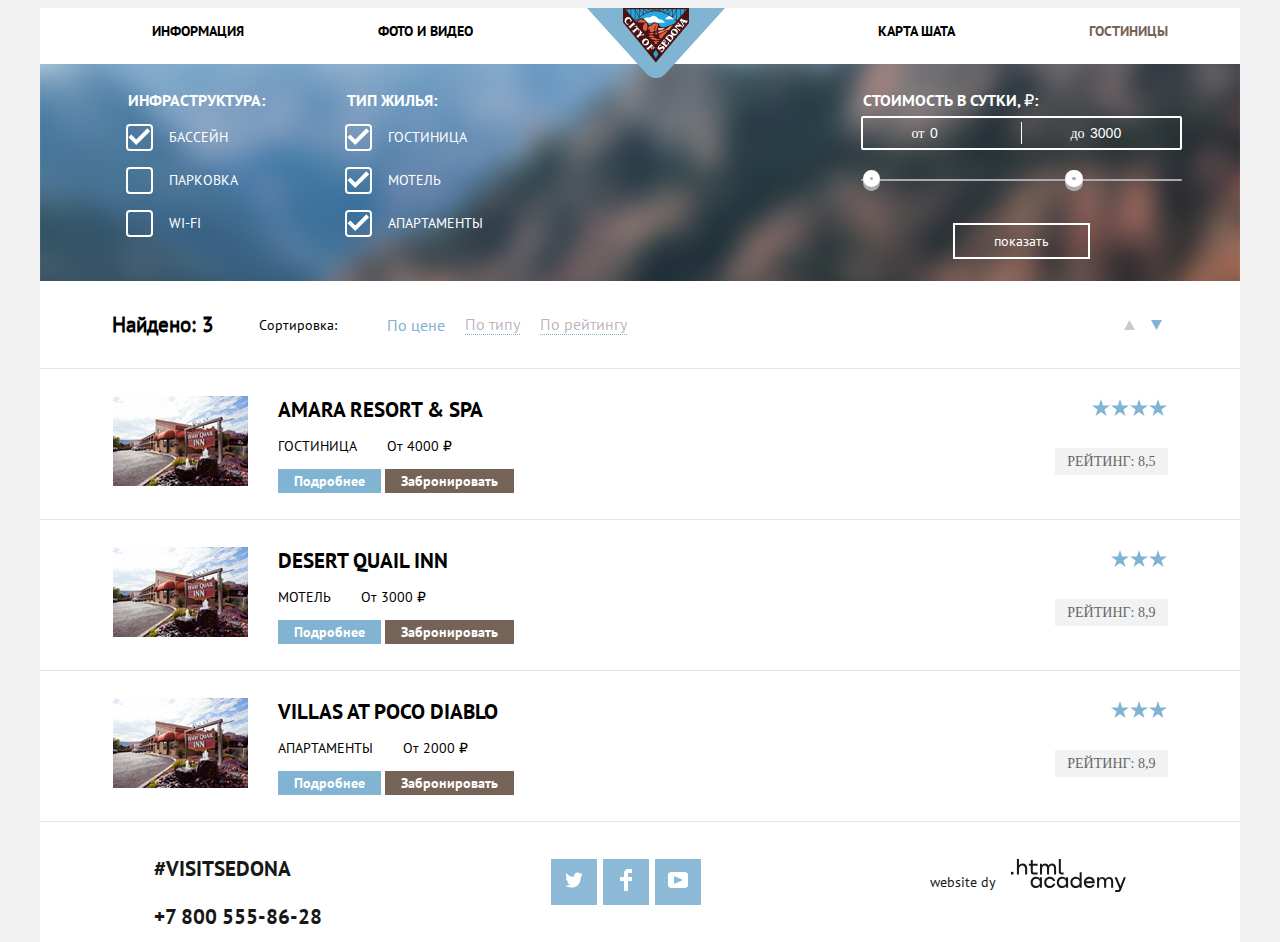
==== Catalog.html @ b48a98b9 "бем" ====
<!DOCTYPE html>
<html lang="en">

<head>
  <meta charset="UTF-8">
  <meta name="viewport" content="width=device-width, initial-scale=1.0">
  <title>kotolog</title>
  <link rel="stylesheet" href="css/style.css">
  <link rel="stylesheet" href="css/Normalize.css">
</head>

<body>
  <div class="wrapper">
    <header class="header">
      <div class="container-header">
        <nav class="header__nav">
          <ul class="header__nav-list">
            <li class="header__nav-item"><a href="#" class="navivigation_list__item-link">Информация</a>
            </li>
            <li class="header__nav-item"><a href="#" class="navivigation_list__item-link">Фото и видео</a>
            </li>
          </ul>
          <div class="header__logo-block">
            <a href="index.html">
              <svg width="138" height="70" viewBox="0 0 138 70" fill="none" xmlns="http://www.w3.org/2000/svg">
                <path d="M138 0H0L59.51 65.68C64.73 71.441 73.27 71.441 78.49 65.68L138 0Z" fill="#81B3D3" />
                <path d="M36.687 0.457L68.835 38.336L100.855 0.686L36.687 0.457Z" fill="#23A9E1" />
                <path fill-rule="evenodd" clip-rule="evenodd"
                  d="M78.4201 14.719H61.1001C60.8195 14.5918 60.4384 14.4492 60.0121 14.2896C57.8143 13.467 54.4115 12.1934 57.3471 10.252C58.8167 9.31859 59.8718 9.46836 60.869 9.60993C61.9584 9.76457 62.9787 9.90941 64.3951 8.622C66.9746 6.28128 70.6699 9.9095 71.9353 11.1519C72.1961 11.4079 72.3536 11.5626 72.3771 11.543C73.6266 10.5022 75.6307 12.3043 77.1108 13.6352C77.6302 14.1022 78.085 14.5112 78.4201 14.719ZM87.8301 11.241L77.9701 11.295C81.8661 6.795 83.6171 7.277 87.8301 11.241Z"
                  fill="white" />
                <path fill-rule="evenodd" clip-rule="evenodd"
                  d="M36 0.001H69.055L102 0V15.04L69.056 54.245L68.836 54.52L36 14.583V0.001ZM40.011 1.153V3.06L38.407 1.154L40.011 1.153ZM97.622 1.154V3.588L99.702 1.154H97.622ZM48.467 13.081L48.377 12.998L49.1963 13.9714L49.196 13.972L68.834 37.302L49.1963 13.9714C51.8513 9.42894 55.6532 8.74921 59.743 13.664C60.397 14.4815 60.7938 15.2248 61.112 15.8208C61.5626 16.6649 61.8556 17.2137 62.498 17.26C63.6367 17.3414 64.1967 16.5858 64.7536 15.8344C65.1958 15.2376 65.6362 14.6434 66.363 14.473C67.7842 14.139 68.4388 14.4977 69.0817 14.85C69.2856 14.9618 69.4884 15.0729 69.714 15.161C69.9962 15.2714 70.2599 15.3412 70.504 15.4058C71.131 15.5718 71.6286 15.7035 71.977 16.401C72.0931 16.633 72.1901 16.8652 72.2848 17.0919C72.7047 18.0974 73.0797 18.9953 74.879 19.294C77.4273 19.718 79.5817 18.7657 81.8233 17.7747C83.4303 17.0644 85.0821 16.3342 86.956 16.077L89.471 13.132C89.366 13.022 87.004 10.592 83.339 8.182C79.91 5.927 74.611 3.233 68.833 3.205C63.042 3.173 57.817 5.858 54.45 8.117C50.9069 10.4943 48.6345 12.9034 48.4757 13.0718L48.467 13.081ZM97.114 1.153H93.887V7.96L97.114 4.183V1.153ZM89.832 12.61V1.154H93.378V8.558L89.878 12.656C89.8632 12.6402 89.8478 12.6248 89.832 12.61ZM89.324 12.115V2.221L85.767 9.129C87.0081 10.0564 88.1956 11.0533 89.324 12.115ZM85.159 1.863V8.682C84.696 8.348 84.209 8.009 83.694 7.67C83.03 7.232 82.294 6.778 81.5 6.33L85.159 1.863ZM80.847 5.97V1.73L77.727 4.496C78.7921 4.9323 79.8336 5.42431 80.847 5.97ZM81.355 1.154H85.082L81.355 5.704V1.154ZM89.3 1.154H85.667L85.666 8.214L89.3 1.154ZM76.87 1.154H80.73L77.2 4.282C77.1346 4.2568 77.0681 4.23268 77.0017 4.20857C76.9573 4.19248 76.913 4.1764 76.869 4.16V1.154H76.87ZM76.361 3.974V1.571L73.261 3.087C74.3117 3.31806 75.3471 3.6143 76.361 3.974ZM72.158 1.613V2.873C71.4364 2.75191 70.7092 2.6678 69.979 2.621L72.158 1.613ZM67.64 2.616L65.392 1.574V2.869C66.128 2.746 66.878 2.659 67.64 2.616ZM61.272 1.571L64.337 3.069C63.277 3.298 62.254 3.597 61.271 3.944L61.272 1.571ZM61.578 1.154L64.882 2.771L64.883 1.154H61.578ZM68.448 2.429L65.694 1.154H68.448V2.429ZM71.938 1.154H69.057V2.488L71.938 1.154ZM72.816 1.154H76.056L72.816 2.738V1.154ZM56.895 1.155L60.405 4.265L60.764 4.13V1.155H56.895ZM56.787 1.738L59.88 4.479C58.8227 4.91873 57.7902 5.4158 56.787 5.968V1.738ZM56.115 6.346L52.475 1.866V8.756C53.6383 7.87955 54.8539 7.07473 56.115 6.346ZM48.31 2.224L51.896 9.198C50.6354 10.1717 49.4377 11.2241 48.31 12.349V2.224ZM48.332 1.154L51.966 8.224V1.154H48.332ZM56.278 5.739L52.552 1.154H56.278V5.739ZM40.52 3.664L43.747 7.497V1.154H40.52V3.664ZM44.255 1.154H47.8V12.314L44.254 8.102L44.255 1.154Z"
                  fill="#491213" />
                <path d="M66.2271 46.026L68.8371 41.806L71.4351 46.026L68.8371 50.256L66.2271 46.026Z" fill="#23A9E1" />
                <path fill-rule="evenodd" clip-rule="evenodd"
                  d="M52.8799 11.718C51.0969 12.272 49.9989 14.73 52.6229 14.839H52.6239C52.5159 13.171 52.9899 12.465 53.1359 14.491C53.5686 14.471 54.0179 14.4591 54.4746 14.4469C56.1165 14.4034 57.8554 14.3572 59.2699 13.923C58.1299 12.832 54.5749 11.19 52.8799 11.718ZM58.7929 22.985C53.1969 22.939 56.9799 14.337 58.8839 14.857C61.0739 15.553 60.8279 23.051 58.7929 22.985ZM61.3329 20.13C61.2229 22.102 62.2109 21.799 62.7559 20.175V20.174C62.7592 20.5328 62.7198 20.8944 62.6813 21.2468C62.5792 22.1831 62.4841 23.0555 63.2149 23.644C64.5389 24.713 67.0799 23.247 67.9109 22.152C66.3139 21.532 68.2589 17.765 69.4569 17.191C68.2249 19.772 66.8049 23.617 70.0249 23.617C68.3929 23.617 71.3269 16.871 71.3429 16.925C71.1568 16.3081 70.6943 16.2415 70.142 16.162C69.7329 16.1032 69.2745 16.0372 68.8429 15.735C67.2609 14.6278 66.4342 15.5809 65.6311 16.507C65.2808 16.9108 64.935 17.3095 64.5329 17.53C64.0528 17.7928 63.5826 17.9267 63.1565 18.048C62.1705 18.3288 61.4209 18.5422 61.3329 20.13ZM74.2179 30.556C70.7849 28.536 71.6539 27.033 74.4479 25.631C74.8082 25.4501 75.2795 25.1532 75.8059 24.8216C77.416 23.8072 79.5417 22.4681 80.5809 23.132L74.2179 30.556ZM70.6741 33.0045L70.6738 33.0045C68.9672 32.8993 67.1801 32.7893 65.6219 33.128C66.8289 33.43 69.7729 34.293 67.0319 35.022C68.0149 36.429 69.6099 36.339 70.6559 35.104C70.4 34.9781 70.2148 34.8349 70.0311 34.6928L70.0311 34.6928C69.9097 34.5989 69.789 34.5055 69.6489 34.418C70.7339 34.222 71.7489 33.596 71.8839 33.073C71.4881 33.0546 71.0834 33.0297 70.6741 33.0045ZM70.3729 31.499C71.2419 30.659 72.1859 30.703 73.1189 31.499H73.1179C72.6439 32.881 64.0589 32.393 62.9939 29.779C63.5183 29.8582 64.201 29.8662 64.9431 29.8748C67.0016 29.8989 69.5166 29.9282 70.3729 31.499ZM66.3449 29.348C65.8943 29.2083 65.1359 29.1189 64.3669 29.0283C62.4656 28.8041 60.499 28.5722 62.9569 27.554C64.0219 27.113 69.5499 27.617 66.3449 29.348ZM68.2569 26.318C67.7799 25.241 68.6219 23.958 69.9969 24.89C71.1959 25.703 69.4449 26.907 68.2569 26.318ZM65.4209 26.409C63.1559 27.088 60.1479 25.625 63.7909 24.889C66.0519 24.433 68.4569 25.395 65.4209 26.409Z"
                  fill="#DC6243" />
                <path
                  d="M71.7741 25.832C68.8661 22.845 76.1161 23.12 77.2841 22.069C78.1341 22.353 84.2741 16.692 85.7691 17.044C84.6951 18.304 82.3811 22.326 80.7221 22.326C79.4471 22.326 78.1571 22.136 77.1701 23.044C75.7261 24.374 73.3331 25.05 71.7741 25.832Z"
                  fill="#F49774" />
                <path
                  d="M72.727 22.18C71.135 23.036 69.629 19.644 72.378 19.974C74.204 20.194 76.054 19.82 77.798 20.121C76.547 21.608 74.742 22.427 72.727 22.18Z"
                  fill="#F4B1A4" />
                <path fill-rule="evenodd" clip-rule="evenodd"
                  d="M39.265 14.483C39.626 15.702 40.849 16.149 41.996 15.809C42.0322 15.8493 42.0548 15.9116 42.0761 15.9699L42.0761 15.9699C42.086 15.997 42.0955 16.0232 42.106 16.046C42.0063 16.0843 41.8223 16.1636 41.6022 16.2585L41.6022 16.2585L41.6022 16.2585L41.6022 16.2585L41.6022 16.2585C40.9895 16.5225 40.098 16.9066 39.973 16.861C39.756 16.4283 39.4147 16.1086 39.0713 15.7869C38.8321 15.5628 38.5919 15.3378 38.392 15.073C37.826 14.325 37.495 13.422 37.584 12.476C37.726 10.731 39.482 8.807 41.346 9.071C42.266 9.204 43.034 9.858 43.606 10.554C43.7684 10.7433 43.9097 10.9418 44.0491 11.1377C44.3456 11.5544 44.6337 11.9591 45.099 12.238C44.541 12.95 43.983 13.66 43.423 14.371C43.0925 14.2249 43.1929 13.997 43.3028 13.7479C43.3335 13.6781 43.365 13.6067 43.388 13.535C43.551 13.018 43.673 12.43 43.449 11.91C42.939 10.736 41.544 10.696 40.609 11.366C39.663 12.044 38.912 13.292 39.265 14.483ZM47.69 16.404C47.8067 16.3788 47.8954 16.4207 47.9743 16.458C48.0893 16.5123 48.1832 16.5567 48.312 16.368L46.722 14.474C46.481 14.187 46.176 13.879 46.263 14.486C46.321 14.895 42.294 18.163 42.048 18.264C41.9131 18.3197 41.8025 18.2758 41.7018 18.2359C41.5709 18.1841 41.4568 18.1388 41.328 18.327C41.5288 18.5655 41.7293 18.8042 41.9298 19.0429L41.9302 19.0433L41.9317 19.0451L41.9322 19.0457L41.933 19.0467L41.9331 19.0468L41.9333 19.0469L41.9334 19.0471L41.9335 19.0472L41.9336 19.0473L41.9337 19.0475L41.9338 19.0476L41.9342 19.0481L41.9344 19.0483L41.9345 19.0484L41.9346 19.0485L41.9347 19.0487L41.9348 19.0488C42.2068 19.3726 42.4789 19.6965 42.752 20.02C42.8035 20.0812 42.8539 20.1441 42.9044 20.2072C43.0107 20.3401 43.1176 20.4737 43.237 20.593C43.4258 20.7818 43.3899 20.3246 43.3823 20.2273L43.3823 20.2273L43.3823 20.2272C43.381 20.2112 43.3805 20.2049 43.382 20.213C43.3286 19.9168 43.6408 19.6601 43.8603 19.4796L43.8604 19.4796C43.8876 19.4572 43.9134 19.436 43.937 19.416C44.941 18.532 47.442 16.437 47.69 16.404ZM51.113 20.935C51.446 21.336 51.691 21.769 51.636 22.309C51.623 22.4367 51.5484 22.5942 51.4728 22.7539C51.3264 23.063 51.1761 23.3804 51.461 23.507L52.916 21.667C52.526 21.569 49.434 17.871 49.384 17.466L47.333 18.592C47.4029 18.8751 47.7463 18.7859 48.0761 18.7002C48.2461 18.656 48.4125 18.6128 48.536 18.622C49.074 18.66 49.462 18.985 49.804 19.369C49.6984 19.4576 49.5786 19.5584 49.4479 19.6684L49.4436 19.672L49.443 19.6724L49.443 19.6725L49.4429 19.6725C48.1852 20.7305 45.9265 22.6306 45.666 22.674C45.618 22.6816 45.5254 22.6421 45.4224 22.5982C45.2117 22.5083 44.9573 22.3999 44.952 22.637C44.949 22.7623 45.2508 23.0609 45.4522 23.2601L45.4522 23.2601L45.4523 23.2602C45.5241 23.3312 45.5831 23.3896 45.611 23.423L47.058 25.145C47.2778 25.0447 47.2349 24.9115 47.1851 24.757C47.1441 24.6297 47.0984 24.4879 47.191 24.338C47.3101 24.145 49.2457 22.512 50.4089 21.5306L50.409 21.5305L50.409 21.5305L50.4096 21.53C50.711 21.2757 50.9605 21.0653 51.113 20.935ZM64.9615 36.5156L64.9615 36.5156L64.9613 36.5154C64.7667 36.2637 64.6168 36.0697 64.539 35.977L64.326 35.724C64.319 35.714 64.141 35.869 64.166 35.848C64.1125 35.8928 64.1296 35.9795 64.1491 36.0783C64.1705 36.1867 64.1947 36.3097 64.132 36.408C63.617 37.214 60.394 39.644 60.227 39.76C60.0532 39.8807 59.871 39.8608 59.7053 39.8428C59.5277 39.8235 59.3691 39.8062 59.26 39.966C59.399 40.131 59.6153 40.4017 59.8547 40.7012L59.8547 40.7012C60.419 41.4073 61.1111 42.2734 61.22 42.291C61.4369 42.3259 61.3979 42.0542 61.368 41.8463C61.3551 41.7561 61.3439 41.678 61.356 41.642C61.4311 41.4165 62.875 40.2125 63.5418 39.6566L63.66 39.558C63.8457 39.4021 64.0394 39.7121 64.173 39.9261L64.1731 39.9261C64.1963 39.9633 64.2177 39.9976 64.237 40.026C64.449 40.341 64.544 40.676 64.43 41.045C64.4077 41.1163 64.3576 41.198 64.3061 41.2819C64.1844 41.4802 64.055 41.691 64.268 41.807C64.4388 41.6072 64.7414 41.2542 65.0454 40.8996L65.052 40.8919L65.0552 40.8882L65.0599 40.8827C65.4663 40.4087 65.8713 39.9361 65.964 39.827C66.0849 39.6869 65.828 39.7409 65.71 39.7657L65.7099 39.7657L65.7099 39.7657C65.6678 39.7745 65.6434 39.7797 65.66 39.771C65.42 39.895 65.194 39.924 64.97 39.753C64.907 39.706 64.263 39.051 64.327 38.996C64.3925 38.941 64.4614 38.8775 64.5333 38.8114C64.7685 38.595 65.0344 38.3502 65.311 38.282C65.871 38.144 66.338 39.266 66.421 39.664C66.499 40.039 66.488 40.434 66.371 40.8C66.3509 40.8631 66.3209 40.9229 66.2925 40.9797C66.208 41.1489 66.1373 41.2902 66.383 41.404L67.766 39.508C67.6756 39.5126 67.586 39.4907 67.508 39.445C66.9243 39.0551 65.6573 37.416 64.9615 36.5156ZM56.304 31.317C56.8591 30.8446 57.5532 30.5662 58.281 30.524C59.439 30.458 60.613 30.988 61.371 31.998C62.483 33.482 62.301 35.559 60.871 36.764C59.186 37.965 57.104 37.772 55.812 36.07C54.688 34.592 54.874 32.52 56.304 31.317ZM59.471 31.91C60.42 31.802 60.974 32.709 60.57 33.678C60.15 34.658 59.14 35.667 58.146 36.058C56.966 36.523 56.135 35.521 56.615 34.401C57.037 33.417 58.045 32.418 59.041 32.021C59.191 31.962 59.335 31.926 59.471 31.911V31.91ZM56.9743 27.3709C56.8815 27.3321 56.7855 27.292 56.688 27.28V27.279C55.9922 27.1958 55.2092 27.3412 54.4704 27.4784H54.4704L54.4704 27.4784C54.1876 27.5309 53.9114 27.5822 53.649 27.619C53.002 27.71 51.477 29.195 51.379 29.475C51.3685 29.5138 51.3896 29.6015 51.414 29.7024C51.4687 29.929 51.5395 30.2225 51.305 30.181C51.2258 30.1662 51.0359 29.9081 50.9093 29.7361L50.9093 29.736L50.9092 29.7359C50.8648 29.6756 50.8282 29.6259 50.807 29.601L49.19 27.681C49.3332 27.4781 49.4541 27.5471 49.5937 27.6268C49.7045 27.69 49.8271 27.76 49.982 27.706C50.2482 27.6126 51.1602 26.8353 51.5917 26.4675L51.5922 26.4671L51.5943 26.4652C51.6512 26.4168 51.6996 26.3755 51.737 26.344C52.2908 25.8782 52.7776 24.171 52.9369 23.6127C52.9622 23.5238 52.9793 23.464 52.987 23.443C53.048 23.273 53.069 22.298 53.045 22.318C53.2555 22.1443 53.4 22.3575 53.5463 22.5735C53.5904 22.6386 53.6347 22.7039 53.681 22.759L55.461 24.871C55.3288 25.0609 55.2067 25.0053 55.072 24.944C54.9427 24.8852 54.8018 24.821 54.629 24.963C54.4704 25.0939 54.0891 26.1921 53.9161 26.6903L53.877 26.803C53.9152 26.7962 53.9636 26.788 54.0199 26.7784L54.0199 26.7784C54.5524 26.6876 55.7961 26.4755 55.939 26.225C56.0064 26.1066 55.967 26.0054 55.9316 25.9146C55.8852 25.7952 55.8457 25.6938 56.065 25.595L57.512 27.307C57.3596 27.5318 57.1745 27.4545 56.9743 27.3709ZM80.927 34.049C81.051 34.47 81.121 34.914 81.067 35.354C80.997 35.92 80.431 37.252 79.656 36.873C79.1216 36.6107 78.6341 36.1625 78.1676 35.7336C77.9706 35.5525 77.7774 35.3748 77.586 35.216C78.1059 34.608 78.5639 34.081 79.4389 34.376C79.679 34.456 79.885 34.352 79.6329 34.206C79.583 34.1769 79.4791 34.1129 79.3428 34.0289C78.7617 33.6707 77.5929 32.9503 77.516 33.037C77.4364 33.1288 77.5 33.2537 77.5743 33.3995C77.6635 33.5745 77.768 33.7796 77.659 33.994C77.5442 34.2189 77.3692 34.4198 77.1989 34.6153C77.1497 34.6718 77.1008 34.7279 77.054 34.784C76.9857 34.7264 76.9107 34.6683 76.8343 34.609L76.8341 34.6089L76.8339 34.6087C76.3871 34.2624 75.8884 33.8757 76.3689 33.32C76.721 32.892 77.18 32.56 77.7299 32.45C77.8594 32.4236 78.0457 32.447 78.2374 32.471C78.5907 32.5153 78.9626 32.562 79.032 32.304C78.609 32.1 78.186 31.8971 77.763 31.6942C77.481 31.5589 77.199 31.4236 76.917 31.288C77.0093 31.7056 75.5516 33.3469 74.711 34.2935C74.5049 34.5255 74.3359 34.7157 74.236 34.836C74.2166 34.859 74.1781 34.8971 74.1317 34.943C74.001 35.0721 73.8079 35.263 73.805 35.353C73.7995 35.6048 74.1344 35.4514 74.2155 35.4142L74.2156 35.4142C74.224 35.4104 74.2297 35.4078 74.232 35.407C74.547 35.291 78.656 38.724 78.7579 38.959C78.7887 39.045 78.7582 39.1331 78.7306 39.2128C78.6998 39.3017 78.6726 39.3802 78.738 39.434C78.7376 39.4337 78.7378 39.4338 78.7384 39.4344L78.7409 39.4366C78.7623 39.4563 78.8877 39.5719 78.903 39.554C78.9454 39.5031 79.056 39.3602 79.2135 39.1569L79.2135 39.1569L79.2135 39.1568C79.9956 38.1472 81.9316 35.6478 82.392 35.518C81.875 34.7304 81.3626 33.9397 80.8549 33.146C80.5683 33.2718 80.7035 33.5544 80.8253 33.8089C80.8662 33.8945 80.9056 33.9768 80.927 34.049ZM73.2112 39.2409C73.9324 38.7948 75.773 37.6562 76.927 38.401C78.059 39.343 77.812 40.881 77.059 41.981C76.698 42.506 76.242 42.945 75.765 43.364L75.7337 43.3902C75.3835 43.6836 75.125 43.9001 75.059 44.379L72.799 42.732C72.9116 42.4365 73.1371 42.5631 73.3596 42.688C73.4414 42.7339 73.5227 42.7796 73.598 42.804C73.989 42.933 74.414 42.969 74.814 42.863C75.498 42.681 76.191 42.04 76.374 41.344C76.602 40.479 75.753 40.217 75.107 40.52C74.7959 40.6659 74.4992 40.8614 74.2065 41.0541C74.0899 41.131 73.9739 41.2073 73.858 41.28C73.205 41.687 72.437 41.995 71.7 41.611C71.052 41.275 70.611 40.621 70.611 39.885C70.611 39.088 71.064 38.39 71.598 37.835C71.7221 37.7064 71.8722 37.5799 72.0267 37.4497C72.4296 37.1102 72.8628 36.7451 72.946 36.25C73.501 36.626 74.056 37.001 74.613 37.376C74.705 37.4389 74.6888 37.46 74.6383 37.5256L74.6382 37.5257C74.6229 37.5456 74.6045 37.5695 74.585 37.6C74.5377 37.6738 74.2147 37.6375 73.9505 37.6079L73.9505 37.6079C73.8174 37.5929 73.6993 37.5796 73.639 37.583C73.043 37.619 72.443 37.88 72.139 38.42C71.789 39.042 72.276 39.714 72.951 39.395C73.0003 39.3714 73.0899 39.316 73.2112 39.2409ZM94.544 10.336C94.5089 10.352 94.4785 10.3768 94.456 10.408L93.666 11.358L92.852 12.34C92.8239 12.3741 92.7955 12.405 92.7691 12.4337L92.7691 12.4338C92.6376 12.577 92.5571 12.6646 92.827 12.807C93.37 12.535 96.345 17.575 96.079 18.299C95.609 18.543 91.589 15.016 91.481 14.783C91.4716 14.7561 91.4819 14.6911 91.4942 14.613C91.5254 14.4159 91.5699 14.1349 91.345 14.17C91.2346 14.187 91.0221 14.4988 90.8812 14.7056L90.8811 14.7057L90.8811 14.7057L90.8809 14.706C90.8317 14.7782 90.7913 14.8375 90.767 14.867L90.19 15.562C90.3208 15.7528 90.4164 15.7077 90.5353 15.6515C90.6126 15.615 90.6998 15.5738 90.813 15.59C91.0411 15.6358 91.8568 16.3229 92.1904 16.6039L92.1904 16.6039L92.1905 16.604L92.1905 16.604L92.269 16.67C92.1124 16.6757 91.8668 16.6871 91.6028 16.6994C91.0742 16.724 90.472 16.752 90.364 16.744C90.0281 16.7858 89.9869 16.6382 89.9404 16.4717C89.9058 16.3477 89.8683 16.2133 89.704 16.139L88.226 17.934L87.366 18.977C87.3618 18.982 87.3582 18.986 87.3552 18.9895C87.3476 18.9982 87.3437 19.0025 87.3442 19.0063C87.3447 19.0101 87.3494 19.0134 87.3587 19.0198C87.3674 19.0258 87.38 19.0346 87.397 19.049C87.427 19.0737 87.45 19.0937 87.4681 19.1094C87.5078 19.1439 87.5242 19.1581 87.5405 19.1581C87.552 19.158 87.5635 19.151 87.5831 19.1389C87.6138 19.1199 87.6646 19.0886 87.767 19.053C88.095 18.938 92.023 22.253 92.165 22.422C92.2767 22.5552 92.2657 22.6986 92.2556 22.8303C92.2436 22.9874 92.2328 23.128 92.433 23.215L93.601 21.797C93.6135 21.7817 93.6249 21.7699 93.6342 21.7602C93.6686 21.7244 93.6753 21.7174 93.614 21.667C93.461 21.5411 93.3828 21.5963 93.2859 21.6646C93.2074 21.72 93.1167 21.784 92.964 21.767C92.6646 21.7177 90.7464 20.1176 89.6044 19.165L89.6032 19.164L89.599 19.1604L89.5975 19.1592L89.5914 19.1541C89.4186 19.01 89.264 18.881 89.136 18.775L94.458 18.578C94.653 18.571 95.198 19.159 95.153 19.368C95.137 19.4427 95.1027 19.5055 95.0722 19.5611C95.0032 19.6871 94.9545 19.7761 95.187 19.883C95.3103 19.7346 95.4365 19.5866 95.5629 19.4383L95.563 19.4382L95.5631 19.4382L95.5631 19.4381L95.5632 19.438L95.5633 19.4379C95.7554 19.2125 95.948 18.9865 96.132 18.758L96.28 18.574C96.3376 18.5279 96.3838 18.469 96.415 18.402L96.525 18.265C96.5515 18.2347 96.5837 18.1982 96.6203 18.1568L96.6227 18.1541L96.6228 18.1539C96.9666 17.7646 97.6834 16.9528 97.587 16.869C97.447 16.7477 97.3406 16.8053 97.2264 16.8671C97.0959 16.9377 96.9553 17.0138 96.743 16.834C96.5375 16.6867 96.0501 15.8484 95.8566 15.5155L95.808 15.432C95.6545 15.1715 96.0885 14.9117 96.3479 14.7565C96.3793 14.7378 96.4081 14.7205 96.433 14.705C96.937 14.392 98.54 13.938 98.693 14.932C98.7037 15.004 98.6723 15.0803 98.6428 15.1518C98.604 15.2461 98.5686 15.3321 98.638 15.389C98.6433 15.3935 98.6513 15.402 98.6612 15.4123C98.7035 15.4564 98.7791 15.5353 98.814 15.494L100.956 12.918C100.936 12.9011 100.915 12.8799 100.893 12.8581C100.847 12.8115 100.797 12.7617 100.746 12.742C100.272 13.215 95.28 11.222 94.916 10.947C94.8397 10.9167 94.7929 10.7721 94.7472 10.6306C94.6935 10.4644 94.6412 10.3025 94.544 10.336ZM96.606 13.849C95.845 13.527 95.083 13.207 94.319 12.889L95.335 14.637C95.5236 14.4503 95.7318 14.2843 95.956 14.142H95.958C96.159 14.015 96.376 13.913 96.606 13.849ZM87.731 20.642C86.624 20.566 85.501 21.052 84.708 21.959C83.473 23.459 83.596 25.637 85.101 26.904C86.619 28.154 88.781 27.836 90.017 26.354C91.249 24.858 91.164 22.674 89.632 21.42C89.0974 20.9654 88.4319 20.6928 87.732 20.642H87.731ZM88.024 22.904C87.592 22.615 86.904 22.239 86.282 22.201C85.909 22.178 85.559 22.278 85.302 22.592C84.487 23.588 85.764 24.718 86.509 25.256C87.253 25.793 88.633 26.57 89.433 25.73C89.4394 25.7245 89.4454 25.7185 89.451 25.712C89.584 25.545 89.549 25.584 89.501 25.642C90.238 24.591 88.804 23.425 88.024 22.904ZM83.155 26.481C81.941 26.414 80.752 26.977 79.856 28.057C79.3323 28.6859 78.8099 29.3161 78.2878 29.9461L77.934 30.373C78.0574 30.5528 78.1923 30.515 78.3427 30.4729C78.4701 30.4372 78.6087 30.3984 78.761 30.486C79.044 30.649 82.814 33.798 82.876 33.971C82.9224 34.1012 82.8965 34.1856 82.8744 34.2573C82.8462 34.3491 82.8245 34.4199 82.97 34.539C83.081 34.632 85.914 31.134 86.173 30.519C86.621 29.38 86.264 28.132 85.353 27.344C85.426 27.404 85.53 27.489 85.311 27.307C84.621 26.789 83.884 26.52 83.155 26.48V26.481ZM82.368 28.098C82.2859 28.077 82.197 28.064 82.102 28.061V28.06C81.441 28.035 80.52 28.418 80.045 28.939C79.886 29.114 83.867 32.338 84.065 32.148C84.2476 31.9726 84.3214 31.9091 84.362 31.8742C84.411 31.8321 84.4117 31.8315 84.497 31.726C85.7519 30.213 83.79 28.461 82.368 28.098Z"
                  fill="white" />
              </svg>
            </a>
          </div>
          <ul class="header__nav-list">
            <li class="header__nav-item"><a href="#" class="navivigation_list__item-link">карта шата</a>
            </li>
            <li class="header__nav-item"><a href="Catalog.html"
                class="navivigation_list__item-link active_header-link">Гостиницы</a>
            </li>
          </ul>
        </nav>
      </div>
    </header>
    <main>
      <form class="form-filters" action="#">
        <div class="form-filters-wrapper">
          <section class="section-checkboxes">
            <fieldset class="fieldset-filters">
              <legend>Инфраструктура:</legend>
              <div class="Infrastructure">

                <div class="pool_block checkbox">
                  <label class="label-text">
                    <input id="pool" type="checkbox" checked>
                    <span class="sheckbox-castum"></span>
                    <span class="span-text">бассейн</span>
                  </label>
                </div>

                <div class="pool_block checkbox">
                  <label class="label-text">
                    <input id="pool" type="checkbox">
                    <span class="sheckbox-castum"></span>
                    <span class="span-text">Парковка</span>
                  </label>
                </div>

                <div class="pool_block checkbox">
                  <label class="label-text">
                    <input id="pool" type="checkbox" disabled>
                    <span class="sheckbox-castum"></span>
                    <span class="span-text">Wi-Fi</span>
                  </label>
                </div>
              </div>
            </fieldset>
          </section>
          <section class="section-checkboxes">
            <fieldset class="fieldset-filters">
              <legend>Тип жилья:</legend>
              <div class="Infrastructure">
                <div class="pool_block checkbox">
                  <label class="label-text">
                    <input id="pool" type="checkbox" checked>
                    <span class="sheckbox-castum"></span>
                    <span class="span-text">Гостиница</span>
                  </label>
                </div>
                <div class="pool_block checkbox">
                  <label class="label-text">
                    <input id="pool" type="checkbox" checked>
                    <span class="sheckbox-castum"></span>
                    <span class="span-text">Мотель</span>
                  </label>
                </div>
                <div class="pool_block checkbox">
                  <label class="label-text">
                    <input id="pool" type="checkbox" checked>
                    <span class="sheckbox-castum"></span>
                    <span class="span-text">Апартаменты</span>
                  </label>
                </div>
              </div>
            </fieldset>
          </section>
          <section class="section-checkboxes">
            <fieldset class="fieldset-filters">
              <legend>Стоимость в сутки, ₽:</legend>
              <div class="prices flex">
                <div class="price-amount">
                  <label class="min-price">
                    от
                    <input type="number" min="0" max="3000" name="min-prace" id="range2" class="input-prices" value="0">
                  </label>
                </div>
                <div class="vertecal-line"></div>
                <div class="price-amount">
                  <label class="max-price">
                    до
                    <input type="number" min="0" max="3000" name="max-prace" class="input-prices" id="range2"
                      value="3000">
                  </label>
                </div>
              </div>

              <div class="wrapper-renge">
                <div class="conteiner-range">
                  <div class="slider-tarck"></div>
                  <input type="range" min="0" max="3000" value="0" oninput="slideOne()" id="slider-1">
                  <input type="range" min="0" max="3000" value="2000" oninput="slideTwo()" id="slider-2">
                </div>
              </div>

              <div class="button-show">
                <button class="show-button" type="submit">показать</button>
              </div>
            </fieldset>
          </section>
        </div>
      </form>
      <section class="result">
        <div class="container-header">
          <div class="result-conent">
            <div class="btn-text flex">
              <h3 class="result-title">Найдено: 3</h3>
              <p class="result-descr flex">Сортировка:</p>
              <p class="test-result-btn-text"><a href="#" class="test-result-btn-text-link-link-active">По цене</a></p>
              <p class="test-result-btn-text"><a href="#" class="test-result-btn-text-link-link">По типу</a></p>
              <p class="test-result-btn-text"><a href="#" class="test-result-btn-text-link-link">По рейтингу</a></p>
            </div>

            <div class="result-switch">
              <button class="result-switch--btn">
                <svg width="11" height="10" viewBox="0 0 11 10"  xmlns="http://www.w3.org/2000/svg">
                  <path d="M5.5 0L0 10H11L5.5 0Z"/>
                </svg>
              </button>
              <button class="result-switch--btn result-switch--btn-active">
                <svg width="11" height="10" viewBox="0 0 11 10"  xmlns="http://www.w3.org/2000/svg">
                  <path d="M5.5 10L0 0H11"/>
                </svg>
              </button>
            </div>

          </div>
        </div>
      </section>
      <section class="AnnUsdug">
        <nav class="AnnUsdug-nav">
          <ul class="AnnUsdug-navs-list">
            <li class="AnnUsdug-navs-list-item">
              <div class="AnnUsdug-conteiner">
                <div class="AnnUsdug-block-one">
                  <div class="AnnUsdug-img-conent">
                    <img src="img/content-image/Layer 89 copy.png" width="135" height="90" alt="">
                  </div>
                  <div class="AnnUsdug-info">
                    <h3 class="AnnUsdug-info-title"><a class="AnnUsdug-info-title-link" href="#">Amara Resort & Spa</a></h3>
                    <div class="AnnUsdug-price">
                      <p class="AnnUsdug-info-type">Гостиница</p>
                      <p class="AnnUsdug-info-prise">От 4000 ₽</p>
                    </div>
                    <a class="AnnUsdug-info-link btn-link" href="#">Подробнее</a>
                    <button class="AnnUsdug-info-block btn-link">Забронировать</button>
                  </div>
                </div>

                <div class="AnnUsdug-block-two">
                  <div class="star-block">
                    <span class="star-reiting">
                      <svg width="19" height="17" viewBox="0 0 19 17" fill="none" xmlns="http://www.w3.org/2000/svg">
                        <path d="M9.002 0L11.128 6.494H18.005L12.441 10.506L14.566 17L9.002 12.987L3.438 17L5.564 10.506L0 6.494H6.878L9.002 0Z" fill="#81B3D2"/>
                      </svg>
                    </span>
                    <span class="star-reiting">
                      <svg width="19" height="17" viewBox="0 0 19 17" fill="none" xmlns="http://www.w3.org/2000/svg">
                        <path d="M9.002 0L11.128 6.494H18.005L12.441 10.506L14.566 17L9.002 12.987L3.438 17L5.564 10.506L0 6.494H6.878L9.002 0Z" fill="#81B3D2"/>
                      </svg>
                    </span>
                    <span class="star-reiting">
                      <svg width="19" height="17" viewBox="0 0 19 17" fill="none" xmlns="http://www.w3.org/2000/svg">
                        <path d="M9.002 0L11.128 6.494H18.005L12.441 10.506L14.566 17L9.002 12.987L3.438 17L5.564 10.506L0 6.494H6.878L9.002 0Z" fill="#81B3D2"/>
                      </svg>
                    </span>
                    <span class="star-reiting">
                      <svg width="19" height="17" viewBox="0 0 19 17" fill="none" xmlns="http://www.w3.org/2000/svg">
                        <path d="M9.002 0L11.128 6.494H18.005L12.441 10.506L14.566 17L9.002 12.987L3.438 17L5.564 10.506L0 6.494H6.878L9.002 0Z" fill="#81B3D2"/>
                      </svg>
                    </span>
                  </div>
                  <p class="reiting">рейтинг: 8,5</p>
                </div>
              </div>
            </li>
            <li class="AnnUsdug-navs-list-item">
              <div class="AnnUsdug-conteiner">
                <div class="AnnUsdug-block-one">
                  <div class="AnnUsdug-img-conent">
                    <img src="img/content-image/Layer 89 copy.png" width="135" height="90" alt="">
                  </div>
                  <div class="AnnUsdug-info">
                    <h3 class="AnnUsdug-info-title"><a class="AnnUsdug-info-title-link" href="#">Desert Quail Inn</a></h3>
                    <div class="AnnUsdug-price">
                      <p class="AnnUsdug-info-type">Мотель</p>
                      <p class="AnnUsdug-info-prise">От 3000 ₽</p>
                    </div>
                    <a class="AnnUsdug-info-link btn-link" href="#">Подробнее</a>
                    <button class="AnnUsdug-info-block btn-link">Забронировать</button>
                  </div>
                </div>

                <div class="AnnUsdug-block-two">
                  <div class="star-block">
                    <span class="star-reiting">
                      <svg width="19" height="17" viewBox="0 0 19 17" fill="none" xmlns="http://www.w3.org/2000/svg">
                        <path d="M9.002 0L11.128 6.494H18.005L12.441 10.506L14.566 17L9.002 12.987L3.438 17L5.564 10.506L0 6.494H6.878L9.002 0Z" fill="#81B3D2"/>
                      </svg>
                    </span>
                    <span class="star-reiting">
                      <svg width="19" height="17" viewBox="0 0 19 17" fill="none" xmlns="http://www.w3.org/2000/svg">
                        <path d="M9.002 0L11.128 6.494H18.005L12.441 10.506L14.566 17L9.002 12.987L3.438 17L5.564 10.506L0 6.494H6.878L9.002 0Z" fill="#81B3D2"/>
                      </svg>
                    </span>
                    <span class="star-reiting">
                      <svg width="19" height="17" viewBox="0 0 19 17" fill="none" xmlns="http://www.w3.org/2000/svg">
                        <path d="M9.002 0L11.128 6.494H18.005L12.441 10.506L14.566 17L9.002 12.987L3.438 17L5.564 10.506L0 6.494H6.878L9.002 0Z" fill="#81B3D2"/>
                      </svg>
                    </span>
                  </div>
                  <p class="reiting">рейтинг: 8,9</p>
                </div>
              </div>
            </li>
            <li class="AnnUsdug-navs-list-item">
              <div class="AnnUsdug-conteiner">
                <div class="AnnUsdug-block-one">
                  <div class="AnnUsdug-img-conent">
                    <img src="img/content-image/Layer 89 copy.png" width="135" height="90" alt="">
                  </div>
                  <div class="AnnUsdug-info">
                    <h3 class="AnnUsdug-info-title"><a class="AnnUsdug-info-title-link" href="#">Villas at Poco Diablo</a></h3>
                    <div class="AnnUsdug-price">
                      <p class="AnnUsdug-info-type">Апартаменты</p>
                      <p class="AnnUsdug-info-prise">От 2000 ₽</p>
                    </div>
                    <a class="AnnUsdug-info-link btn-link" href="#">Подробнее</a>
                    <button class="AnnUsdug-info-block btn-link">Забронировать</button>
                  </div>
                </div>

                <div class="AnnUsdug-block-two">
                  <div class="star-block">
                    <span class="star-reiting">
                      <svg width="19" height="17" viewBox="0 0 19 17" fill="none" xmlns="http://www.w3.org/2000/svg">
                        <path d="M9.002 0L11.128 6.494H18.005L12.441 10.506L14.566 17L9.002 12.987L3.438 17L5.564 10.506L0 6.494H6.878L9.002 0Z" fill="#81B3D2"/>
                      </svg>
                    </span>
                    <span class="star-reiting">
                      <svg width="19" height="17" viewBox="0 0 19 17" fill="none" xmlns="http://www.w3.org/2000/svg">
                        <path d="M9.002 0L11.128 6.494H18.005L12.441 10.506L14.566 17L9.002 12.987L3.438 17L5.564 10.506L0 6.494H6.878L9.002 0Z" fill="#81B3D2"/>
                      </svg>
                    </span>
                    <span class="star-reiting">
                      <svg width="19" height="17" viewBox="0 0 19 17" fill="none" xmlns="http://www.w3.org/2000/svg">
                        <path d="M9.002 0L11.128 6.494H18.005L12.441 10.506L14.566 17L9.002 12.987L3.438 17L5.564 10.506L0 6.494H6.878L9.002 0Z" fill="#81B3D2"/>
                      </svg>
                    </span>
                  </div>
                  <p class="reiting">рейтинг: 8,9</p>
                </div>
              </div>
            </li>
          </ul>
        </nav>
      </section>
    </main>
    <footer class="footeer">
      <div class="container-footer">
        <section class="section-footer-one">
          <p class="section-footer-one-text">#visitSEDONA</p>
          <a class="section-footer-one-text tel" href="tel:+78005558628">+7 800 555-86-28</a>
        </section>
        <section class="icon-footer-section">
          <nav class="footer-nav-icon">
            <ul class="footer-nav-list-icon">
              <li class="footer-nav-list-icon-item"><a class="footer-nav-list-icon-item-link" href="#">
                  <svg width="17" height="17" viewBox="0 0 17 17" xmlns="http://www.w3.org/2000/svg">
                    <path
                      d="M10.95 1.14409C12.635 0.648089 13.934 1.41409 14.527 2.32309C15.2 2.09209 15.858 1.84209 16.538 1.61509C16.5249 2.30145 16.2117 2.94761 15.681 3.38309C16.366 3.55309 16.985 2.89209 16.985 2.89209C16.816 3.89209 15.979 4.68009 15.422 4.91609C15.191 11.6661 12.247 16.1331 5.34501 15.9981H4.89901C4.48901 15.9981 0.735007 15.5381 0.00100708 14.1111C2.27201 14.3071 3.89401 13.6891 4.69401 12.9341C3.73401 12.6341 2.01501 12.4571 1.71501 9.98409C2.06401 10.0901 2.27901 10.2121 2.90501 10.1031C1.70501 9.24709 0.374007 8.53009 0.448007 6.33009C0.733007 6.65809 1.51501 6.86609 1.78801 6.80209C1.08501 6.56109 -0.181993 3.44209 0.894007 1.85009C2.71201 3.70409 4.62901 5.45609 8.04601 5.62309C8.25401 3.33009 9.18301 1.79309 10.95 1.14409Z" />
                  </svg>
                </a></li>
              <li class="footer-nav-list-icon-item"><a class="footer-nav-list-icon-item-link" href="#">
                  <svg width="12" height="22" viewBox="0 0 12 22" xmlns="http://www.w3.org/2000/svg">
                    <path d="M12 4V0H8C5.79086 0 4 1.79086 4 4V8H0V12H4V22H8V12H12V8H8V4H12Z" />
                  </svg>
                </a></li>
              <li class="footer-nav-list-icon-item">
                <a class="footer-nav-list-icon-item-link" href="#">
                  <svg width="20" height="16" viewBox="0 0 20 16" xmlns="http://www.w3.org/2000/svg">
                    <path fill-rule="evenodd" clip-rule="evenodd"
                      d="M3 0H17C18.65 0 20 1.35 20 3V13C20 14.65 18.65 16 17 16H3C1.35 16 0 14.65 0 13V3C0 1.35 1.35 0 3 0ZM6.027 4.002V11.998L15.014 8L6.027 4.002Z" />
                  </svg>
                </a>
              </li>
            </ul>
          </nav>
        </section>
        <section class="website">
          <p class="website-text">website dy</p>
          <a target="_blank" href="https://htmlacademy.ru/profile/id1553247"><svg width="115" height="34"
              viewBox="0 0 115 34" xmlns="http://www.w3.org/2000/svg">
              <g clip-path="url(#clip0)">
                <path d="M0 12.8806V15.4567H2.45789V12.8806H0Z" />
                <path
                  d="M11.6466 4.52965C10.0863 4.52965 8.82534 5.23807 8.03454 6.26851H7.94905V0H5.91864V15.4566H7.94905V10.1541C7.94905 8.02886 9.27418 6.50466 11.2191 6.50466C13.0572 6.50466 14.1258 7.87858 14.1258 9.72478V15.4566H16.1563V9.35984C16.1563 6.41878 14.3396 4.52965 11.6466 4.52965Z" />
                <path
                  d="M26.6171 4.8303H21.8082V1.07349H19.7778V4.8303H17.8542V6.80531H19.7778V12.7947C19.7778 14.5121 20.7396 15.4567 22.4708 15.4567H26.6171V13.4602H22.8769C22.193 13.4602 21.8082 13.0738 21.8082 12.4083V6.80531H26.6171V4.8303Z" />
                <path
                  d="M41.1215 4.55103C39.497 4.55103 38.2576 5.34532 37.5736 6.61191H37.5095C36.8897 5.3668 35.7356 4.55103 34.154 4.55103C32.7434 4.55103 31.6746 5.30238 31.0336 6.35431H30.948V4.83011H29.0031V15.4565H31.0336V10.0038C31.0336 8.00729 32.0806 6.54752 33.6624 6.50458C35.1584 6.46164 36.0347 7.53502 36.0347 9.14507V15.4565H38.0652V9.83203C38.0652 7.44915 39.4758 6.50458 40.6941 6.50458C42.1688 6.50458 43.0452 7.53502 43.0452 9.14507V15.4565H45.0754V8.9304C45.0754 6.35431 43.6221 4.55103 41.1215 4.55103Z" />
                <path
                  d="M47.8271 12.7088C47.8271 14.4476 48.8103 15.4566 50.6269 15.4566H52.6359V13.4816H50.9261C50.2422 13.4816 49.8574 13.0952 49.8574 12.4297V0H47.8271V12.7088Z" />
                <path
                  d="M28.9048 19.7063H28.8192C28.027 18.6392 26.7425 17.8923 25.0295 17.8709C21.882 17.8282 19.6338 20.1544 19.6338 23.441C19.6338 26.749 21.9248 29.0752 25.008 29.0326C26.7637 29.0111 28.027 28.2215 28.8192 27.0903H28.9048V28.7336H30.9177V18.1697H28.9048V19.7063ZM25.3077 27.0691C23.081 27.0691 21.6679 25.4471 21.6679 23.441C21.6679 21.435 23.081 19.813 25.3077 19.813C27.4703 19.813 28.8836 21.435 28.8836 23.441C28.8836 25.4259 27.4703 27.0691 25.3077 27.0691Z" />
                <path
                  d="M44.2095 22.0111C43.717 19.6208 41.5973 17.8708 38.8139 17.8708C35.4524 17.8708 33.2042 20.3251 33.2042 23.4409C33.2042 26.5567 35.4524 29.0325 38.8139 29.0325C41.5973 29.0325 43.717 27.2397 44.2095 24.8281H42.0898C41.6617 26.1727 40.3984 27.0903 38.8354 27.0903C36.6513 27.0903 35.2381 25.447 35.2381 23.4409C35.2381 21.4349 36.6513 19.8129 38.8354 19.8129C40.4625 19.8129 41.6617 20.7733 42.0898 22.0111H44.2095Z" />
                <path
                  d="M55.0836 19.7063H54.998C54.2058 18.6392 52.921 17.8923 51.2081 17.8709C48.0607 17.8282 45.8125 20.1544 45.8125 23.441C45.8125 26.749 48.1036 29.0752 51.1866 29.0326C52.9425 29.0111 54.2058 28.2215 54.998 27.0903H55.0836V28.7336H57.0962V18.1697H55.0836V19.7063ZM51.4866 27.0691C49.2596 27.0691 47.8466 25.4471 47.8466 23.441C47.8466 21.435 49.2596 19.813 51.4866 19.813C53.6491 19.813 55.0622 21.435 55.0622 23.441C55.0622 25.4259 53.6491 27.0691 51.4866 27.0691Z" />
                <path
                  d="M68.6538 19.813H68.5682C67.776 18.6819 66.4483 17.8923 64.7568 17.871C61.6738 17.8283 59.3827 20.1545 59.3827 23.4624C59.3827 26.749 61.6309 29.0753 64.7783 29.0326C66.4483 29.0111 67.776 28.2642 68.5468 27.1972H68.6538V28.7336H70.6665V13.3679H68.6538V19.813ZM65.0568 27.0904C62.8298 27.0904 61.4168 25.4685 61.4168 23.4624C61.4168 21.4563 62.8298 19.8343 65.0568 19.8343C67.2193 19.8343 68.6324 21.4776 68.6324 23.4624C68.6324 25.4685 67.2193 27.0904 65.0568 27.0904Z" />
                <path
                  d="M78.3297 17.8708C75.0752 17.8708 72.8483 20.3678 72.8483 23.4623C72.8483 26.4714 74.9467 29.0325 78.3724 29.0325C80.8561 29.0325 82.8475 27.6879 83.5541 25.447H81.4342C80.9634 26.4502 79.8286 27.0903 78.4582 27.0903C76.5312 27.0903 75.1608 25.8098 75.0108 24.1666H83.7682C84.0464 20.6452 81.8412 17.8708 78.3297 17.8708ZM78.2868 19.8129C79.9783 19.8129 81.2416 20.8586 81.5627 22.3739H75.0538C75.3534 20.88 76.6168 19.8129 78.2868 19.8129Z" />
                <path
                  d="M98.1985 17.8921C96.5713 17.8921 95.3295 18.6817 94.6443 19.9409H94.5799C93.9591 18.703 92.8029 17.8921 91.2184 17.8921C89.8054 17.8921 88.7347 18.639 88.0924 19.6848H88.0068V18.1695H86.0583V28.7334H88.0924V23.3128C88.0924 21.328 89.1417 19.8768 90.7261 19.8341C92.2247 19.7915 93.1028 20.8585 93.1028 22.4591V28.7334H95.1368V23.1421C95.1368 20.7732 96.5499 19.8341 97.7703 19.8341C99.2477 19.8341 100.125 20.8585 100.125 22.4591V28.7334H102.16V22.2457C102.16 19.6848 100.704 17.8921 98.1985 17.8921Z" />
                <path
                  d="M109.441 27.0477L105.801 18.1697H103.553L108.392 29.7368L108.371 29.7794C108.028 30.6544 107.643 30.9745 106.701 30.9745H104.196V33.0019H106.701C108.542 33.0019 109.527 32.1696 110.212 30.3769L114.88 18.1697H112.803L109.441 27.0477Z" />
              </g>
              <defs>
                <clipPath id="clip0">
                  <rect width="115" height="33.0294" fill="white" />
                </clipPath>
              </defs>
            </svg>
          </a>
        </section>
      </div>
    </footer>
  </div>
  <script src="js/script.js"></script>
</body>

</html>
---- css/style.css ----
:root {
  --basic-black: #000000;
  --basic-white: #ffffff;
  --basic-Blue-gray-Crayola: #81B3D2;
  --basic-Flea-Reddish-brown: #766357;
}

html {
  height: 100%;
}

body {
  background: #F2F2F2;
  min-height: 100%;
  display: grid;
  grid-template-rows: min-content 1fr min-content;
}


.popup__block-1-number-text::-webkit-outer-spin-button,

.popup__block-1-number-text::-webkit-inner-spin-button {
  -webkit-appearance: none;
  margin: 0;
}
.input-prices::-webkit-outer-spin-button,
.input-prices::-webkit-inner-spin-button {
  -webkit-appearance: none;
  margin: 0;
}

.flex {
  display: flex;
}

/* Firefox */
.input-prices[type=number] {
  -moz-appearance: textfield;
}

@font-face {
	font-family: "PTSans-Bold";
  	src: url("../fonts/PTSans-Bold.woff2") format("woff2"),
       	url("../fonts/PTSans-Bold.woff") format("woff");
}

@font-face {
  font-family: "PTSans";
    src:url("../fonts/PTSans.woff2") format("woff2"),
        url("../fonts/PTSans.woff") format("woff");
  font-weight: 400;
  font-style: normal;
}

ul, ol {
  list-style: none;
}

a {
  text-decoration: none;
}

.wrapper {
  background: white;
  max-width: 1200px;
  margin: 0 auto;

}



.hidden {
  visibility: hidden;
}

/* index */

/*header*/

.header {
  background: var(--basic-white);
  font-family: 'PTSans-Bold', sans-serif;
  font-weight: 800;
  font-size: 14px;
  width: 100%;
  height: 55px;
  color: black;
}

.container-header {
  max-width: 1056px;
  margin: 0 auto;
}

.header__nav {
  display: flex;
  justify-content: space-between;
}

.header__nav-list {
  display: flex;
}


.header__nav-item {
  text-transform: uppercase;
  margin-right: 134px;
}

.header__nav-item:last-child {
  margin-right: 0;
}

.navivigation_list__item-link {
  color: var(--basic-black);
}
.navivigation_list__item-link:hover {
  color: var(--basic-Blue-gray-Crayola);
}

.navivigation_list__item-link:focus {
  color: var(--basic-black);
  opacity: 0.3;
}

.active_header-link {
  color: #766357;
}

/* конц header*/


/*bg section*/

.main__bg_section {
  background: url(../img/background-photo.jpg) no-repeat;
  height: 509px;
  background-position: center;
  background-size: cover;
}

.main__bg_section-text {
  display: flex;
  justify-content: center;
}

.triangles {
  background: url(../img/triangle-rod-picture.svg) no-repeat;
  background-position: center;
  background-size: cover;
  position: absolute;
  top: 508px;
  width: 1200px;
  height: 57px;
}

.description {
  padding-top: 42px;
}

/*text description */

.description-title-block  {
  display: flex;
  justify-content: center;
}

.description-title {
  text-align: center;
  font-family: 'PTSans-Bold', sans-serif;
  font-weight: 800;
  font-size: 21px;
  margin:  0 auto;
  margin-bottom: 20px;
}

.description-descr {
  font-family: 'PTSans', sans-serif;
  font-size: 14px;
  text-transform: uppercase;
  color: #333333;
  text-align: center;
  margin: 0 auto;
  max-width: 700px;
  margin-bottom: 51px;
}

/* /text description */

.descr-block {
  display: grid;
  grid-template-columns: repeat(3, 1fr);
  color: var(--basic-white);
}

.descr-block-one {
  padding: 0 70px;
  text-align: center;
  background: var(--basic-Blue-gray-Crayola);
}

.block-two {
  grid-column: 2/4;
}

.block-two img {
  width: 100%;
  height: 100%;
}

.descr-block-title {
  padding: 0 70px;
  margin-top: 47px;
  margin-bottom: 25px;
  font-family: 'PTSans-Bold', sans-serif;
  font-weight: 800;
  font-size: 21px;
}

.descr-block-one-two {
  padding: 0px 50px;
  text-align: center;
  background: var(--basic-Blue-gray-Crayola);
}

.descr-block-number {
  margin-bottom: 23px;
  font-family: 'PTSans', sans-serif;
  font-weight: 500;
  font-size: 14px;
}

.descr-block-descr {

  font-family: 'PTSans', sans-serif;
  font-size: 14px;
}


.block-one-two {
  background: var(--basic-Blue-gray-Crayola);
  text-align: center;
}

.block-2-two img {
  width: 100%;
  height: 100%;
}

.enumer-section {
  padding-top: 60px;
  padding-bottom: 80px;
}

.enumer-nav-list {
  display: grid;
  grid-template-columns: repeat(3, 1fr);
  text-align: center;
  font-size: 21px;
}

.enumer-items-name {
  padding: 0 20px;
  font-family: 'PTSans-Bold', sans-serif;
  font-weight: 400;
}

.enumer-items-descr {
  text-transform: uppercase;
  padding: 0 40px;
  font-family: 'PTSans', sans-serif;
  font-size: 14px;
}

.description-img-block-two {
  display: grid;
  grid-template-columns: repeat(3, 1fr);
  color: white;
}

.block-2-two {
  grid-column: 1/3;
}


.pros-nav-list  {
  margin: 0;
  padding-top: 47px;
  padding-bottom: 54px;
  text-align: center;
  display: grid;
  grid-template-columns: repeat(3, 1fr);
  background: #EEEEEE;
}

.pros-nav-list-item-title{
  padding: 0 130px;
  text-transform: uppercase;
  font-family: 'PTSans-Bold', sans-serif;
  font-weight: 400;
  font-size: 21px;
}

.pros-nav-list-item-numders {
  font-family: 'PTSans', sans-serif;
  font-size: 14px;
}

.pros-nav-list-item-desr {
  padding: 0 80px;
  font-family: 'PTSans', sans-serif;
  font-size: 14px;
}



.map-section-title {
  font-family: 'PTSans-Bold', sans-serif;
  text-align: center;
  font-size: 30px;
  padding: 0 300px;
  margin-top: 58px;
  margin-bottom: 4px;
}


.map-section-descr {
  padding: 0 400px;
  font-family: 'PTSans', sans-serif;
  text-align: center;
  font-size: 14px;
  color: black;
  margin-bottom: 21px;
}

.map-section-btn {
  display: block;
  margin: 0 auto;
  border: none;
  color: var(--basic-white);
  font-family: 'PTSans-Bold', sans-serif;
  text-transform: uppercase;
  font-size: 21px;
  background: var(--basic-Flea-Reddish-brown);
  width: 568px;
  height: 86px
}

.map-section-btn:hover {
  background: #604E43;
}

.map-section-btn:focus {
  background: #503E33;
  color: #ffffff33;
}

.popup {
  position: absolute;
  left: 50%;
  transform: translateX(-50%);
  width: 568px;
  height: 395px;
  background: var(--basic-white);
  z-index: 1111;
  font-size: 14px;
  font-family: 'PTSans-Bold', sans-serif;
}

.popup__body {
  padding: 55px;
}

.popup__bata {
  display: grid;
  grid-template-columns: repeat(4, 1fr);
}

.date__popup {
  grid-column: 1/5;
}

.popup_label {
  margin-bottom: 30px;
  position: relative;
  height: 38px;
  display: grid;
  grid-template-columns: repeat(4, 1fr);
}

.popup_label::after {
  content: '';
  display: block;
  position: absolute;
  top: 50%; right: 9px;
  transform: translateY(-50%);
  background: url('../img/icon/calendar.svg');
  width: 21px;
  height: 23px;
}

.popup_label span {
  display: flex;
  align-items: center;
}

.popup_label .popup_label--input-text {
  grid-column: 2/5;
}

.popup_label--input-text {
  outline: none;
  background: #F2F2F2;
  padding-left: 15px;
  border: 0;
  height: 100%;
}

.popup_label--input-text:hover {
  background: #EBEBEB;
}

.popup_label--input-text:focus {
  background: transparent;
  border: 2px solid #E5E5E5;
}

.popup__btn {
  border: 0;
  padding: 14px;
}

.adults__popup {
  display: flex;
  justify-content: space-between;
}

.popup__block-one {
  display: flex;
  height: 38px;
}

.popup__block-2 {
    height: 38px;
}

.popup__block-one-number {
  display: flex;
  width: 114px;
}

.flex-block-number {
  display: inline-flex;
  justify-content: space-between;
}


.block-one-number-one {
  margin-left: 50px;
}

.block-one-number-two {
  display: flex;
  width: 114px;
  margin-left: 30px;
}

.popup__block-one--text {
  display: flex;
  align-items: center;
}

.popup__block-1-number-text {
  cursor: default;
  border: 0;
  background: #F2F2F2;
  outline: none;
  text-align: center;
  width: 100%;
}

.btn-nuber {
  cursor: pointer ;
  border: 0;
  padding: 10px;
}

.popup__btn-search {
  margin-top: 54px;
  font-size: 21px;
  cursor: pointer;
  color: var(--basic-white);
  background: var(--basic-Blue-gray-Crayola);
  border: 0;
  width: 100%;
  height: 58px;
}

.map {
  width: 100%;
  position: relative;
}
.img-map {
  position: absolute;
  top: 0; left: 0;
}

#map {
  width: 100%;
  height: 600px;
}

.filtr {
  background: url("../img/background.png");
  width: 100%;
  height: 217px;
}

footer {
    position: relative;
    margin-top: -120px;
    z-index: 10;
    background-color: var(--basic-white);
    opacity: 0.9;
    height: 120px;
}

.footeer {
  margin-top: 0;
}

.container-footer {
  height: 120px;
  display: flex;
  justify-content: space-around;
  align-items: center;
}

.section-footer-one-text {
  color: black;
  font-size: 21px;
  text-transform: uppercase;
  font-family: 'PTSans-Bold', sans-serif;
}

.footer-nav-list-icon {
  padding: 0;
  display: flex;
}

.footer-nav-list-icon-item{
  margin-right: 6px;
}

.footer-nav-list-icon-item:last-child {
  margin-right: 0;
}

.footer-nav-list-icon-item {
  position: relative;
  display: inline-block;
  width: 46px;
  height: 46px;
  background: var(--basic-Blue-gray-Crayola);
}

.footer-nav-list-icon-item:hover {
  background: #669EC0;
}

.footer-nav-list-icon-item:focus,
.footer-nav-list-icon-item-link:focus {
  background: #5496BD;
  fill: #ffffff33;
}


.footer-nav-list-icon-item-link {
  fill: var(--basic-white);
  position: absolute;
  top: 50%; left: 50%;
  transform: translate(-50%, -50%);
}

.website {
  display: flex;
}

.website-text {
  font-family: 'PTSans', sans-serif;
  font-size: 14px;
  margin-right: 15px;
}

.website a {
  fill: var(--basic-black);
}

.website a:hover {
  fill: var(--basic-Blue-gray-Crayola);
}

.website a:focus {
  fill: var(--basic-black);
  opacity: 0.3;
}

/* cotolog */

.form-section-filters {
  display: block;
  margin: 0;
}

.form-filters-wrapper {
  display: flex;
  background: url(../img/background.png) no-repeat center;
  width: 1200px;
  min-height: 218px;
  color: var(--basic-white);
}

.fieldset-filters {
  border: 0;
}

.prices  {
  width: 317px;
  height: 30px;
  align-items: center;
  border: 2px solid var(--basic-white);
  border-radius: 2px;
}

.price-amount {
  width: 50%;
}

.vertecal-line {
  display: block;
  width: 2px;
  height: 22px;
  background: white;
}

.min-price {
  display: inline-block;
  font-size: 14px;
  width: 100%;
  height: 100%;
  text-align: center;
  color: var(--basic-white);
}

.max-price {
  display: inline-block;
  font-size: 14px;
  width: 100%;
  height: 100%;
  text-align: center;
  color: var(--basic-white);
}

.min-price input,
.max-price input {
  outline: none;
  font-size: 14px;
  width: 40px;
  height: 12px;
  line-height: 14px;
  margin: 0;
  border: none;
  color: var(--basic-white);
  background: transparent;
}


.wrapper-renge {
  position: relative;
  margin-top: 20px;
  margin-bottom: 33px;
}

.conteiner-range {
	position: relative;
	width: 100%;
	height: 20px;
}

input[type="range"]{
	appearance: none;
	width: 100%;
	outline: none;
	position: absolute;
	top: 0; bottom: 0;
	background: transparent;
	pointer-events: none;
}

.slider-tarck {
	width: 100%;
  height: 2px;
  background: #ABABAB;
	position: absolute;
	margin: auto;
	top: 0; bottom: 0;
	border-radius: 5px;
}

input[type="range"]::-webkit-slider-runnable-track {
	-webkit-appearance: none;
	height: 2px;
}

input[type="range"]::-ms-track {
	appearance: none;
	height: 5px;
}

input[type="range"]::-webkit-slider-thumb {
	-webkit-appearance: none;
	height: 1.3em;
  width: 1.3em;
  border: 7px solid white;
  background: rgba(171, 171, 171, 1);
  box-shadow: 0 4px #ABABAB;
	border-radius: 50%;
	cursor: pointer;
	pointer-events: auto;
	margin-top: -9px;
}

input[type="range"]:active::-webkit-slider-thumb {
	transform: scale(1.2);
	box-shadow: 0 5px #cccccc;
}




.section-checkboxes {
  margin-top: 27px;
  display: flex;
  flex-wrap: wrap;
}

.section-checkboxes:first-child {
  margin-left: 72px;
  padding-right: 50px;
}


.section-checkboxes:last-child {
  margin-left: 350px;
}

legend {
  font-size: 16px;
  text-transform: uppercase;
  font-family: 'PTSans-Bold', sans-serif;
}

.checkbox-content {
  padding: 10px 0;
}

.checkbox {
  display: flex;
  padding-left: 20px;
  padding: 10px 0;
}

.label-text {
  height: 23px;
  display: flex;
  align-items: center;
}

.span-text {
  display: flex;
  flex-wrap: wrap;
  cursor: pointer;
  font-size: 14px;
  line-height: 21px;
  font-family: 'PTSans', sans-serif;
  text-transform: uppercase;
  margin-left: 16px;
}

.checkbox input {
  display: none;
}

.sheckbox-castum {
  display: inline-block;
  width: 23px;
  height: 23px;
  border: 2px solid var(--basic-white);
  border-radius: 4px;
  position: relative;
}

.sheckbox-castum::before {
  cursor: pointer;
  content: "";
  position: absolute;
  top: 50%; left: 50%;
  transform: translate(-50%, -50%);
  display: block;
  background: url("../img/icon/checkbox.svg");
  width: 24px;
  height: 18px;
  opacity: 0;
  transition: opacity .6s ease-in-out;
}

.checkbox input:checked + .sheckbox-castum::before {
  opacity: 1;
}

.checkbox input:disabled {
  border: 4px solid #6A6A6A;
}


.button-show {
  margin-top: 30px;
  width: 100%;
  display: flex;
  justify-content: center;
}

.show-button {
  cursor: pointer;
  color: var(--basic-white);
  font-size: 14px;
  font-family: 'PTSans', sans-serif;
  width: 137px;
  height: 36px;
  border: 2px solid var(--basic-white);
  background: transparent;
}

.show-button:hover {
  color: var(--basic-black);
  background: var(--basic-white);
}

.result {
  border-bottom: 1px solid #E5E5E5;
}

.result-conent {
  display: flex;
  justify-content: space-between;
  align-items: center;
  height: 87px;
}

.result-title {
  font-size: 21px;
  font-family: 'PTSans', sans-serif;
  margin-right: 46px;
}

.answers-information-title a {
  color: var(--basic-black);
}

.answers-information-title a:focus {
  color: var(--basic-black);
  opacity: 0.3;
}

.answers-information:hover .answers-information-title a {
  color: var(--basic-Blue-gray-Crayola);
}

.result-descr {
  align-items: center;
  font-size: 14px;
  font-family: 'PTSans', sans-serif;
  margin-right: 40px;
}

.btn-text {
  margin-right: 32px;
  font-family: 'PTSans', sans-serif;
}

.btn-reset-result:hover,
.btn-reset-result-text:hover {
  fill: var(--basic-black);
  color: var(--basic-Blue-gray-Crayola);
}
.btn-reset-result:focus,
.btn-reset-result-text:focus span {
  fill: var(--basic-Blue-gray-Crayola);
  color: var(--basic-black);
  border-bottom: none;
}

.btn-reset-active span {
  color: var(--basic-Blue-gray-Crayola);
  border-bottom: none;
}

.test-result-btn-text {
  display: flex;
  align-items: center;
  margin: 0 10px;
}

.test-result-btn-text .test-result-btn-text-link-link {
  color: rgba(0, 0, 0, 0.300);
  border-bottom: 1px dotted var(--basic-Blue-gray-Crayola);
}

.test-result-btn-text-link-link-active {
  color: var(--basic-Blue-gray-Crayola);
  border: 0;

}

.test-result-btn-text-link-link:hover {
  color: var(--basic-Blue-gray-Crayola);
}

.test-result-btn-text-link-link:focus {
  color: #000000;
}

.result-switch--btn {
  fill: #cacaca;
  cursor: pointer;
  border: 0;
  background: transparent;
}

.result-switch--btn:hover {
  fill: var(--basic-black);
}

.result-switch--btn:focus {
  fill: var(--basic-Blue-gray-Crayola);
}

.result-switch--btn-active {
  fill: var(--basic-Blue-gray-Crayola);
}

.AnnUsdug-navs-list {
  padding: 0;
  margin: 0;
}

.AnnUsdug-navs-list-item {
  height: 150px;
  border-bottom: 1px solid #E5E5E5;
}

.AnnUsdug-conteiner {
  display: flex;
  align-items: center;
  justify-content: space-between;
  width: 1055px;
  margin: 0 auto;
  height: 150px;
}

.AnnUsdug-block-one {
  display: flex;
}

.AnnUsdug-img-conent {
  margin-right: 30px;
}

.AnnUsdug-info-title {
  text-transform: uppercase;
  font-family: 'PTSans-Bold', sans-serif;
  font-size: 21px;
  margin: 0;
}

.AnnUsdug-info-title-link {
  color: #000000;
}

.AnnUsdug-price {
  display: flex;
  font-family: 'PTSans', sans-serif;
  font-size: 14px;
}

.AnnUsdug-info-type {
  text-transform: uppercase;
  margin-right: 30px;
}

.AnnUsdug-info-link {
  background: var(--basic-Blue-gray-Crayola);
}

.AnnUsdug-info-block {
  padding: 4px 18px;
  background: #766357;
  border: 0;
}

.btn-link {
  font-size: 14px;
  font-family: 'PTSans-Bold', sans-serif;
  padding: 3px 16px;
  color: var(--basic-white);
}

.AnnUsdug-block-two {
  display: flex;
  height: 90px;
  flex-direction: column;
  justify-content: space-between;
}

.star-block {
  display: flex;
  justify-content: flex-end;
}

.reiting {
  font-family: PT Sans;
  font-size: 14px;
  line-height: 21px;
  text-transform: uppercase;
  color: #666666;
  padding: 3px 12px;
  background: #F2F2F2;
}
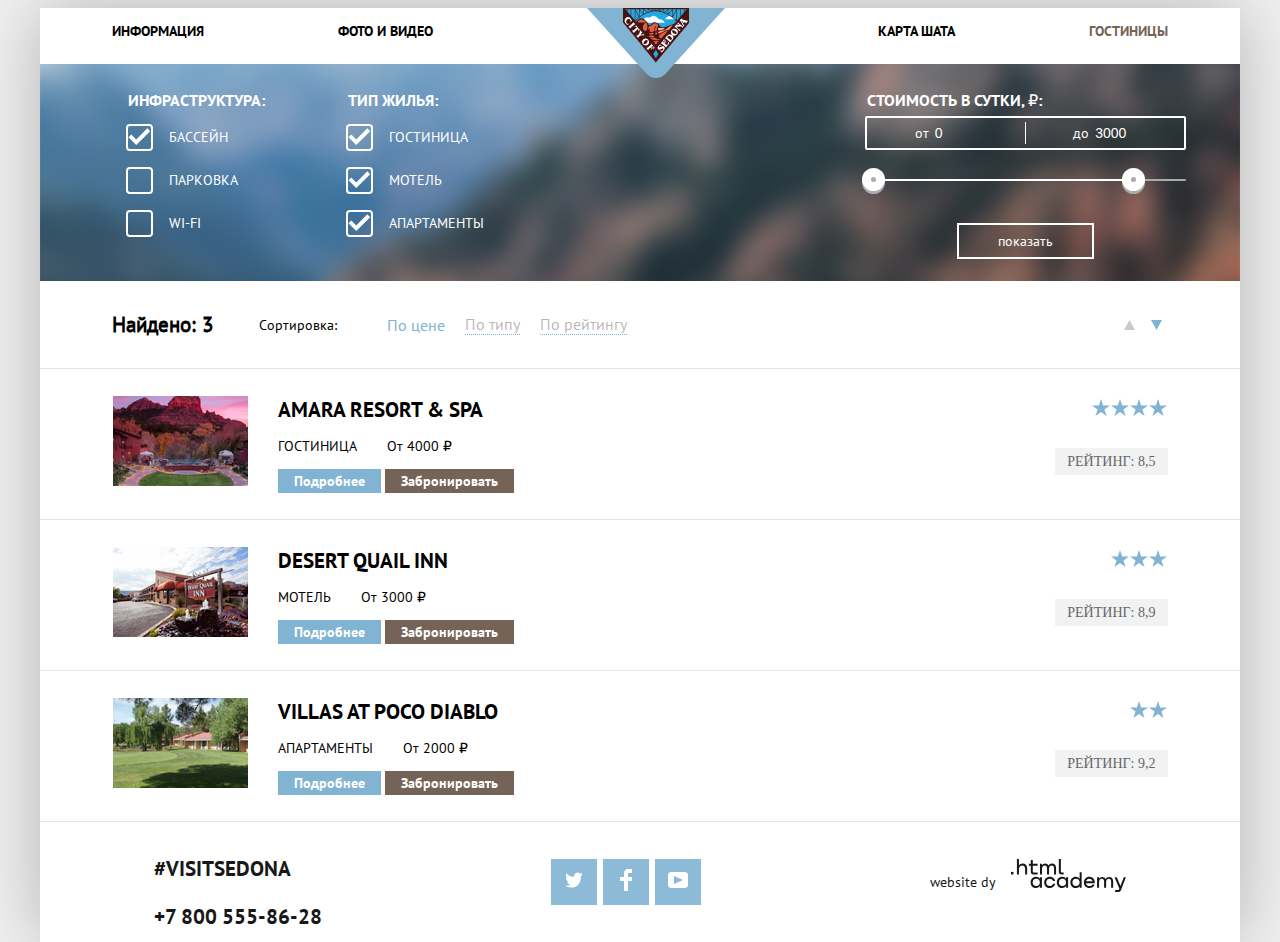
==== commit 69afc08f: "проверьте для защиты" ====
--- a/Catalog.html
+++ b/Catalog.html
@@ -4,7 +4,7 @@
 <head>
   <meta charset="UTF-8">
   <meta name="viewport" content="width=device-width, initial-scale=1.0">
-  <title>kotolog</title>
+  <title>catalog</title>
   <link rel="stylesheet" href="css/style.css">
   <link rel="stylesheet" href="css/Normalize.css">
 </head>
@@ -122,7 +122,7 @@
           <section class="section-checkboxes">
             <fieldset class="fieldset-filters">
               <legend>Стоимость в сутки, ₽:</legend>
-              <div class="prices flex">
+              <div class="prices">
                 <div class="price-amount">
                   <label class="min-price">
                     от
@@ -141,9 +141,12 @@
 
               <div class="wrapper-renge">
                 <div class="conteiner-range">
-                  <div class="slider-tarck"></div>
-                  <input type="range" min="0" max="3000" value="0" oninput="slideOne()" id="slider-1">
-                  <input type="range" min="0" max="3000" value="2000" oninput="slideTwo()" id="slider-2">
+                  <div class="slider-tarck">
+                    <div class="bar"></div>
+                  </div>
+
+                  <div class="range range1"></div>
+                  <div class="range range2"></div>
                 </div>
               </div>
 
@@ -157,9 +160,9 @@
       <section class="result">
         <div class="container-header">
           <div class="result-conent">
-            <div class="btn-text flex">
+            <div class="btn-text">
               <h3 class="result-title">Найдено: 3</h3>
-              <p class="result-descr flex">Сортировка:</p>
+              <p class="result-descr">Сортировка:</p>
               <p class="test-result-btn-text"><a href="#" class="test-result-btn-text-link-link-active">По цене</a></p>
               <p class="test-result-btn-text"><a href="#" class="test-result-btn-text-link-link">По типу</a></p>
               <p class="test-result-btn-text"><a href="#" class="test-result-btn-text-link-link">По рейтингу</a></p>
@@ -188,7 +191,7 @@
               <div class="AnnUsdug-conteiner">
                 <div class="AnnUsdug-block-one">
                   <div class="AnnUsdug-img-conent">
-                    <img src="img/content-image/Layer 89 copy.png" width="135" height="90" alt="">
+                    <img src="img/content-image/Layer 21.png" width="135" height="90" alt="">
                   </div>
                   <div class="AnnUsdug-info">
                     <h3 class="AnnUsdug-info-title"><a class="AnnUsdug-info-title-link" href="#">Amara Resort & Spa</a></h3>
@@ -271,7 +274,7 @@
               <div class="AnnUsdug-conteiner">
                 <div class="AnnUsdug-block-one">
                   <div class="AnnUsdug-img-conent">
-                    <img src="img/content-image/Layer 89 copy.png" width="135" height="90" alt="">
+                    <img src="img/content-image/Rectangle.png" width="135" height="90" alt="">
                   </div>
                   <div class="AnnUsdug-info">
                     <h3 class="AnnUsdug-info-title"><a class="AnnUsdug-info-title-link" href="#">Villas at Poco Diablo</a></h3>
@@ -296,13 +299,8 @@
                         <path d="M9.002 0L11.128 6.494H18.005L12.441 10.506L14.566 17L9.002 12.987L3.438 17L5.564 10.506L0 6.494H6.878L9.002 0Z" fill="#81B3D2"/>
                       </svg>
                     </span>
-                    <span class="star-reiting">
-                      <svg width="19" height="17" viewBox="0 0 19 17" fill="none" xmlns="http://www.w3.org/2000/svg">
-                        <path d="M9.002 0L11.128 6.494H18.005L12.441 10.506L14.566 17L9.002 12.987L3.438 17L5.564 10.506L0 6.494H6.878L9.002 0Z" fill="#81B3D2"/>
-                      </svg>
-                    </span>
-                  </div>
-                  <p class="reiting">рейтинг: 8,9</p>
+                  </div>
+                  <p class="reiting">рейтинг: 9,2</p>
                 </div>
               </div>
             </li>
--- a/css/style.css
+++ b/css/style.css
@@ -29,19 +29,21 @@
   margin: 0;
 }
 
-.flex {
-  display: flex;
-}
-
 /* Firefox */
 .input-prices[type=number] {
   -moz-appearance: textfield;
 }
 
+.popup__block-1-number-text[type=number] {
+  -moz-appearance: textfield;
+}
+
 @font-face {
 	font-family: "PTSans-Bold";
   	src: url("../fonts/PTSans-Bold.woff2") format("woff2"),
-       	url("../fonts/PTSans-Bold.woff") format("woff");
+         url("../fonts/PTSans-Bold.woff") format("woff");
+         font-weight: 700;
+    font-style: normal;
 }
 
 @font-face {
@@ -61,6 +63,7 @@
 }
 
 .wrapper {
+  box-shadow: 0 0 70px #3d3d3d5b;
   background: white;
   max-width: 1200px;
   margin: 0 auto;
@@ -80,7 +83,6 @@
 .header {
   background: var(--basic-white);
   font-family: 'PTSans-Bold', sans-serif;
-  font-weight: 800;
   font-size: 14px;
   width: 100%;
   height: 55px;
@@ -98,6 +100,7 @@
 }
 
 .header__nav-list {
+  padding: 0;
   display: flex;
 }
 
@@ -140,6 +143,8 @@
 }
 
 .main__bg_section-text {
+  box-sizing: border-box;
+  padding-top: 32px;
   display: flex;
   justify-content: center;
 }
@@ -168,10 +173,8 @@
 .description-title {
   text-align: center;
   font-family: 'PTSans-Bold', sans-serif;
-  font-weight: 800;
   font-size: 21px;
   margin:  0 auto;
-  margin-bottom: 20px;
 }
 
 .description-descr {
@@ -182,7 +185,8 @@
   text-align: center;
   margin: 0 auto;
   max-width: 700px;
-  margin-bottom: 51px;
+  margin-top: 53px;
+  margin-bottom: 58px;
 }
 
 /* /text description */
@@ -226,12 +230,11 @@
 .descr-block-number {
   margin-bottom: 23px;
   font-family: 'PTSans', sans-serif;
-  font-weight: 500;
   font-size: 14px;
 }
 
 .descr-block-descr {
-
+  text-transform: uppercase;
   font-family: 'PTSans', sans-serif;
   font-size: 14px;
 }
@@ -262,7 +265,6 @@
 .enumer-items-name {
   padding: 0 20px;
   font-family: 'PTSans-Bold', sans-serif;
-  font-weight: 400;
 }
 
 .enumer-items-descr {
@@ -297,7 +299,6 @@
   padding: 0 130px;
   text-transform: uppercase;
   font-family: 'PTSans-Bold', sans-serif;
-  font-weight: 400;
   font-size: 21px;
 }
 
@@ -307,7 +308,8 @@
 }
 
 .pros-nav-list-item-desr {
-  padding: 0 80px;
+  text-transform: uppercase;
+  padding: 0 64px;
   font-family: 'PTSans', sans-serif;
   font-size: 14px;
 }
@@ -325,12 +327,14 @@
 
 
 .map-section-descr {
-  padding: 0 400px;
+  text-transform: uppercase;
+  padding: 0 100px;
   font-family: 'PTSans', sans-serif;
   text-align: center;
   font-size: 14px;
   color: black;
-  margin-bottom: 21px;
+  margin-top: 42px;
+  margin-bottom: 52px;
 }
 
 .map-section-btn {
@@ -399,6 +403,14 @@
   height: 23px;
 }
 
+.popup_label:hover::after {
+  background: url('../img/icon/calendar2.svg');
+}
+
+.popup_label:focus::after {
+  background: url('../  img/icon/calendar3.svg');
+}
+
 .popup_label span {
   display: flex;
   align-items: center;
@@ -464,6 +476,29 @@
   width: 114px;
   margin-left: 30px;
 }
+
+.popup__block-one-number__pluse {
+  fill: #A9A9A9;
+}
+.popup__block-one-number-munus {
+  fill: #A9A9A9;
+}
+
+.popup__block-one-number__pluse:hover {
+  fill: #000000;
+}
+.popup__block-one-number-munus:hover {
+  fill: #000000;
+}
+
+.popup__block-one-number__pluse:focus {
+  fill: var(--basic-Blue-gray-Crayola);
+}
+.popup__block-one-number-munus:focus {
+  fill: var(--basic-Blue-gray-Crayola);
+}
+
+
 
 .popup__block-one--text {
   display: flex;
@@ -496,6 +531,15 @@
   height: 58px;
 }
 
+.popup__btn-search:hover {
+  background: #669EC0;
+}
+
+.popup__btn-search:focus {
+  background: #5496BD;
+  color: #ffffff4d;
+}
+
 .map {
   width: 100%;
   position: relative;
@@ -508,12 +552,6 @@
 #map {
   width: 100%;
   height: 600px;
-}
-
-.filtr {
-  background: url("../img/background.png");
-  width: 100%;
-  height: 217px;
 }
 
 footer {
@@ -576,6 +614,7 @@
 
 
 .footer-nav-list-icon-item-link {
+  background: var(--basic-Blue-gray-Crayola);
   fill: var(--basic-white);
   position: absolute;
   top: 50%; left: 50%;
@@ -607,17 +646,25 @@
 
 /* cotolog */
 
+.filtr {
+  background: url("../img/background.png");
+  width: 100%;
+  height: 217px;
+}
+
 .form-section-filters {
   display: block;
   margin: 0;
 }
 
 .form-filters-wrapper {
+  padding-right: 40px;
   display: flex;
   background: url(../img/background.png) no-repeat center;
   width: 1200px;
   min-height: 218px;
   color: var(--basic-white);
+  box-sizing: border-box;
 }
 
 .fieldset-filters {
@@ -625,6 +672,7 @@
 }
 
 .prices  {
+  display: flex;
   width: 317px;
   height: 30px;
   align-items: center;
@@ -645,6 +693,7 @@
 
 .min-price {
   display: inline-block;
+  font-family: 'PTSans', sans-serif;
   font-size: 14px;
   width: 100%;
   height: 100%;
@@ -654,6 +703,8 @@
 
 .max-price {
   display: inline-block;
+  font-family: 'PTSans', sans-serif;
+  font-weight: 400;
   font-size: 14px;
   width: 100%;
   height: 100%;
@@ -707,38 +758,45 @@
 	border-radius: 5px;
 }
 
-input[type="range"]::-webkit-slider-runnable-track {
-	-webkit-appearance: none;
-	height: 2px;
-}
-
-input[type="range"]::-ms-track {
-	appearance: none;
-	height: 5px;
-}
-
-input[type="range"]::-webkit-slider-thumb {
-	-webkit-appearance: none;
-	height: 1.3em;
-  width: 1.3em;
-  border: 7px solid white;
-  background: rgba(171, 171, 171, 1);
-  box-shadow: 0 4px #ABABAB;
-	border-radius: 50%;
-	cursor: pointer;
-	pointer-events: auto;
-	margin-top: -9px;
-}
-
-input[type="range"]:active::-webkit-slider-thumb {
-	transform: scale(1.2);
-	box-shadow: 0 5px #cccccc;
-}
-
-
+.bar {
+  width: 80%;
+  height: 100%;
+  background: white;
+}
+
+.range {
+  position: absolute;
+  width: 5px;
+  height: 5px;
+  background: #ABABAB;
+  border: 9px solid white;
+  border-radius: 50%;
+  top: -2px;
+  box-shadow: 0 3px #ABABAB;
+  transition: transform .4s;
+}
+
+.range:hover {
+  transition: transform .4s;
+  transform: scale(1.2);
+}
+
+.range1 {
+  position: absolute;
+  left: -3px;
+}
+
+.range2 {
+  position: absolute;
+  left: 80%;
+}
+
+
+/*чек*/
 
 
 .section-checkboxes {
+  min-width: 220px;
   margin-top: 27px;
   display: flex;
   flex-wrap: wrap;
@@ -746,12 +804,11 @@
 
 .section-checkboxes:first-child {
   margin-left: 72px;
-  padding-right: 50px;
 }
 
 
 .section-checkboxes:last-child {
-  margin-left: 350px;
+  margin-left: auto;
 }
 
 legend {
@@ -835,6 +892,7 @@
   color: var(--basic-white);
   font-size: 14px;
   font-family: 'PTSans', sans-serif;
+  font-weight: 400;
   width: 137px;
   height: 36px;
   border: 2px solid var(--basic-white);
@@ -877,6 +935,7 @@
 }
 
 .result-descr {
+  display: flex;
   align-items: center;
   font-size: 14px;
   font-family: 'PTSans', sans-serif;
@@ -884,6 +943,7 @@
 }
 
 .btn-text {
+  display: flex;
   margin-right: 32px;
   font-family: 'PTSans', sans-serif;
 }
@@ -987,6 +1047,10 @@
   color: #000000;
 }
 
+.AnnUsdug-info:hover .AnnUsdug-info-title .AnnUsdug-info-title-link {
+  color: var(--basic-Blue-gray-Crayola);
+}
+
 .AnnUsdug-price {
   display: flex;
   font-family: 'PTSans', sans-serif;
@@ -1000,6 +1064,10 @@
 
 .AnnUsdug-info-link {
   background: var(--basic-Blue-gray-Crayola);
+}
+
+.AnnUsdug-info-link:hover {
+  background: #669EC0;
 }
 
 .AnnUsdug-info-block {
@@ -1008,6 +1076,10 @@
   border: 0;
 }
 
+.AnnUsdug-info-block:hover {
+  background: #604E43;
+}
+
 .btn-link {
   font-size: 14px;
   font-family: 'PTSans-Bold', sans-serif;
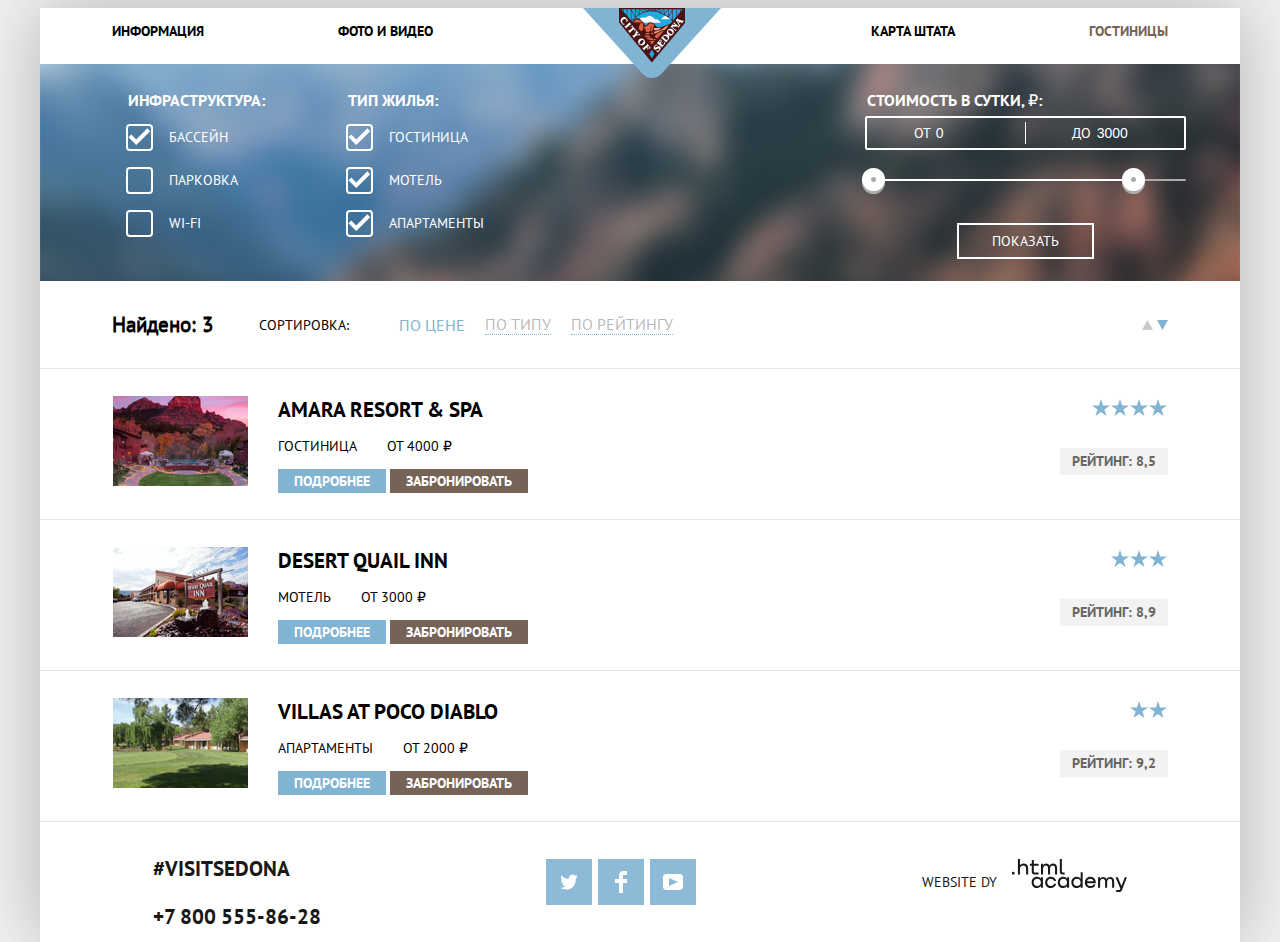
==== commit f70227a8: "hjhjhjg" ====
--- a/Catalog.html
+++ b/Catalog.html
@@ -48,7 +48,7 @@
             </a>
           </div>
           <ul class="header__nav-list">
-            <li class="header__nav-item"><a href="#" class="navivigation_list__item-link">карта шата</a>
+            <li class="header__nav-item"><a href="#" class="navivigation_list__item-link">карта штата</a>
             </li>
             <li class="header__nav-item"><a href="Catalog.html"
                 class="navivigation_list__item-link active_header-link">Гостиницы</a>
@@ -58,7 +58,7 @@
       </div>
     </header>
     <main>
-      <form class="form-filters" action="#">
+      <form class="form-filters" action="#" method="GET">
         <div class="form-filters-wrapper">
           <section class="section-checkboxes">
             <fieldset class="fieldset-filters">
@@ -105,7 +105,7 @@
                 <div class="pool_block checkbox">
                   <label class="label-text">
                     <input id="pool" type="checkbox" checked>
-                    <span class="sheckbox-castum"></span>
+                    <span class="sheckbox-castum" tabindex="1"></span>
                     <span class="span-text">Мотель</span>
                   </label>
                 </div>
@@ -169,16 +169,16 @@
             </div>
 
             <div class="result-switch">
-              <button class="result-switch--btn">
+              <a href="#" class="result-switch--btn">
                 <svg width="11" height="10" viewBox="0 0 11 10"  xmlns="http://www.w3.org/2000/svg">
                   <path d="M5.5 0L0 10H11L5.5 0Z"/>
                 </svg>
-              </button>
-              <button class="result-switch--btn result-switch--btn-active">
+              </a>
+              <a href="#" class="result-switch--btn result-switch--btn-active">
                 <svg width="11" height="10" viewBox="0 0 11 10"  xmlns="http://www.w3.org/2000/svg">
                   <path d="M5.5 10L0 0H11"/>
                 </svg>
-              </button>
+              </a>
             </div>
 
           </div>
@@ -312,23 +312,30 @@
       <div class="container-footer">
         <section class="section-footer-one">
           <p class="section-footer-one-text">#visitSEDONA</p>
+          <span class="visually-hidden">телефон</span>
           <a class="section-footer-one-text tel" href="tel:+78005558628">+7 800 555-86-28</a>
         </section>
         <section class="icon-footer-section">
           <nav class="footer-nav-icon">
             <ul class="footer-nav-list-icon">
-              <li class="footer-nav-list-icon-item"><a class="footer-nav-list-icon-item-link" href="#">
+              <li class="footer-nav-list-icon-item">
+                <span class="visually-hidden">твитер</span>
+                <a class="footer-nav-list-icon-item-link" href="#">
                   <svg width="17" height="17" viewBox="0 0 17 17" xmlns="http://www.w3.org/2000/svg">
                     <path
                       d="M10.95 1.14409C12.635 0.648089 13.934 1.41409 14.527 2.32309C15.2 2.09209 15.858 1.84209 16.538 1.61509C16.5249 2.30145 16.2117 2.94761 15.681 3.38309C16.366 3.55309 16.985 2.89209 16.985 2.89209C16.816 3.89209 15.979 4.68009 15.422 4.91609C15.191 11.6661 12.247 16.1331 5.34501 15.9981H4.89901C4.48901 15.9981 0.735007 15.5381 0.00100708 14.1111C2.27201 14.3071 3.89401 13.6891 4.69401 12.9341C3.73401 12.6341 2.01501 12.4571 1.71501 9.98409C2.06401 10.0901 2.27901 10.2121 2.90501 10.1031C1.70501 9.24709 0.374007 8.53009 0.448007 6.33009C0.733007 6.65809 1.51501 6.86609 1.78801 6.80209C1.08501 6.56109 -0.181993 3.44209 0.894007 1.85009C2.71201 3.70409 4.62901 5.45609 8.04601 5.62309C8.25401 3.33009 9.18301 1.79309 10.95 1.14409Z" />
                   </svg>
-                </a></li>
-              <li class="footer-nav-list-icon-item"><a class="footer-nav-list-icon-item-link" href="#">
+                </a>
+              </li>
+              <li class="footer-nav-list-icon-item">
+                <span class="visually-hidden">фэйсбук</span>
+                <a class="footer-nav-list-icon-item-link" href="#">
                   <svg width="12" height="22" viewBox="0 0 12 22" xmlns="http://www.w3.org/2000/svg">
                     <path d="M12 4V0H8C5.79086 0 4 1.79086 4 4V8H0V12H4V22H8V12H12V8H8V4H12Z" />
                   </svg>
                 </a></li>
               <li class="footer-nav-list-icon-item">
+                <span class="visually-hidden">ютуб</span>
                 <a class="footer-nav-list-icon-item-link" href="#">
                   <svg width="20" height="16" viewBox="0 0 20 16" xmlns="http://www.w3.org/2000/svg">
                     <path fill-rule="evenodd" clip-rule="evenodd"
@@ -341,7 +348,9 @@
         </section>
         <section class="website">
           <p class="website-text">website dy</p>
-          <a target="_blank" href="https://htmlacademy.ru/profile/id1553247"><svg width="115" height="34"
+          <span class="visually-hidden">html academy</span>
+          <a target="_blank" href="https://htmlacademy.ru/profile/id1553247">
+            <svg width="115" height="34"
               viewBox="0 0 115 34" xmlns="http://www.w3.org/2000/svg">
               <g clip-path="url(#clip0)">
                 <path d="M0 12.8806V15.4567H2.45789V12.8806H0Z" />
--- a/css/style.css
+++ b/css/style.css
@@ -70,10 +70,21 @@
 
 }
 
-
-
 .hidden {
   visibility: hidden;
+}
+
+.visually-hidden {
+  position: absolute;
+  width: 1px;
+  height: 1px;
+  margin: -1px;
+  border: 0;
+  padding: 0;
+  white-space: nowrap;
+  clip-path: inset(100%);
+  clip: rect(0 0 0 0);
+  overflow: hidden;
 }
 
 /* index */
@@ -115,6 +126,7 @@
 }
 
 .navivigation_list__item-link {
+  margin-top: 5px;
   color: var(--basic-black);
 }
 .navivigation_list__item-link:hover {
@@ -213,6 +225,7 @@
 }
 
 .descr-block-title {
+  text-transform: uppercase;
   padding: 0 70px;
   margin-top: 47px;
   margin-bottom: 25px;
@@ -606,6 +619,21 @@
   background: #669EC0;
 }
 
+.footer-nav-list-icon-item-link {
+  position: relative;
+  display: inline-block;
+  width: 46px;
+  height: 46px;
+  background: var(--basic-Blue-gray-Crayola);
+}
+
+.footer-nav-list-icon-item-link svg {
+  fill: var(--basic-white);
+  position: absolute;
+  top: 50%; left: 50%;
+  transform: translate(-50%, -50%);
+}
+
 .footer-nav-list-icon-item:focus,
 .footer-nav-list-icon-item-link:focus {
   background: #5496BD;
@@ -613,19 +641,12 @@
 }
 
 
-.footer-nav-list-icon-item-link {
-  background: var(--basic-Blue-gray-Crayola);
-  fill: var(--basic-white);
-  position: absolute;
-  top: 50%; left: 50%;
-  transform: translate(-50%, -50%);
-}
-
 .website {
   display: flex;
 }
 
 .website-text {
+  text-transform: uppercase;
   font-family: 'PTSans', sans-serif;
   font-size: 14px;
   margin-right: 15px;
@@ -675,6 +696,7 @@
   display: flex;
   width: 317px;
   height: 30px;
+  text-transform: uppercase;
   align-items: center;
   border: 2px solid var(--basic-white);
   border-radius: 2px;
@@ -891,6 +913,7 @@
   cursor: pointer;
   color: var(--basic-white);
   font-size: 14px;
+  text-transform: uppercase;
   font-family: 'PTSans', sans-serif;
   font-weight: 400;
   width: 137px;
@@ -937,6 +960,7 @@
 .result-descr {
   display: flex;
   align-items: center;
+  text-transform: uppercase;
   font-size: 14px;
   font-family: 'PTSans', sans-serif;
   margin-right: 40px;
@@ -967,6 +991,7 @@
 
 .test-result-btn-text {
   display: flex;
+  text-transform: uppercase;
   align-items: center;
   margin: 0 10px;
 }
@@ -1062,7 +1087,13 @@
   margin-right: 30px;
 }
 
+.AnnUsdug-info-prise {
+  font-family: 'PTSans', sans-serif;
+  text-transform: uppercase;
+}
+
 .AnnUsdug-info-link {
+  text-transform: uppercase;
   background: var(--basic-Blue-gray-Crayola);
 }
 
@@ -1071,6 +1102,7 @@
 }
 
 .AnnUsdug-info-block {
+  text-transform: uppercase;
   padding: 4px 18px;
   background: #766357;
   border: 0;
@@ -1100,7 +1132,7 @@
 }
 
 .reiting {
-  font-family: PT Sans;
+  font-family: 'PTSans-Bold', sans-serif;
   font-size: 14px;
   line-height: 21px;
   text-transform: uppercase;
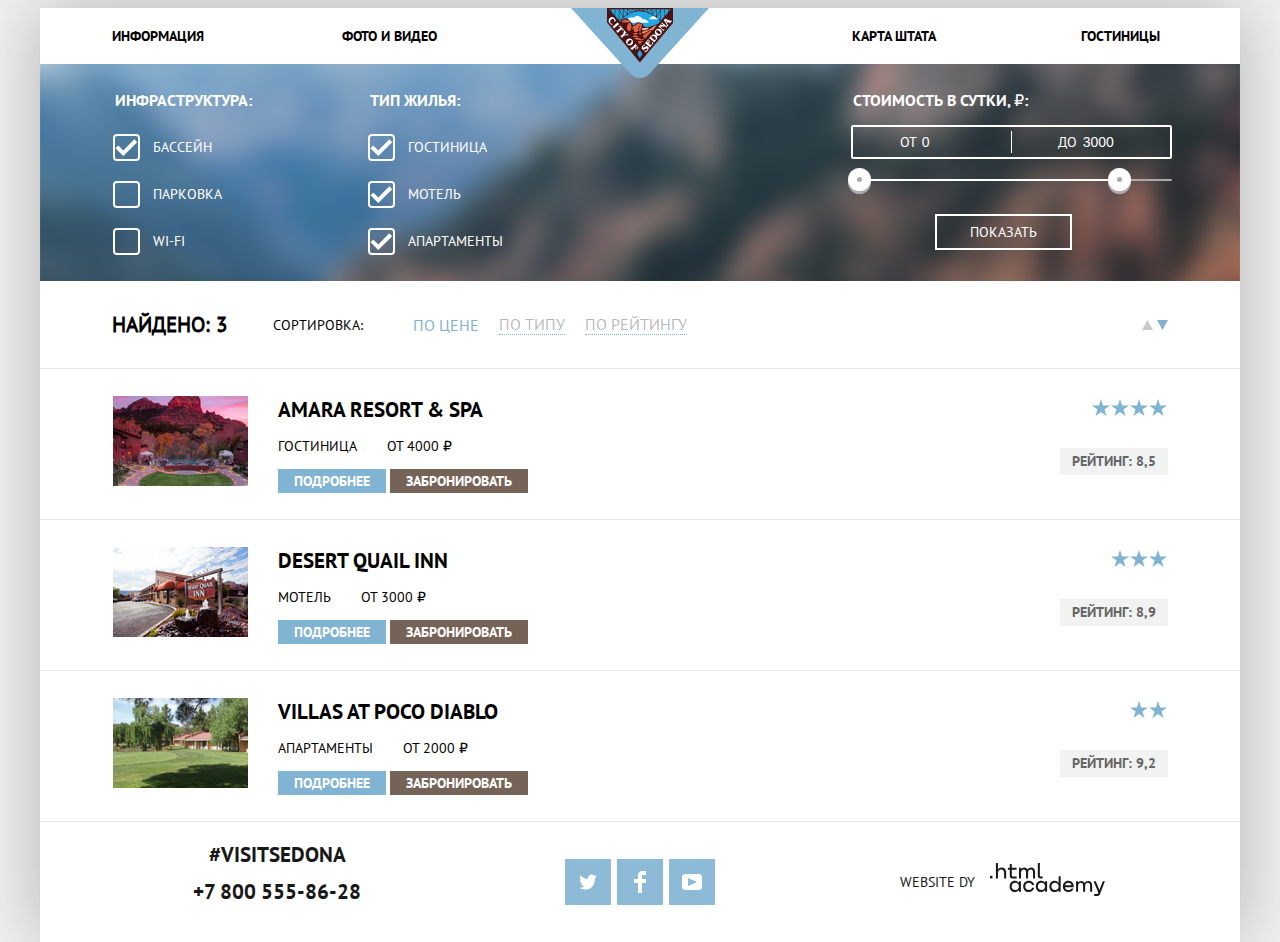
==== commit 51785f91: "js popup" ====
--- a/Catalog.html
+++ b/Catalog.html
@@ -18,6 +18,10 @@
             <li class="header__nav-item"><a href="#" class="navivigation_list__item-link">Информация</a>
             </li>
             <li class="header__nav-item"><a href="#" class="navivigation_list__item-link">Фото и видео</a>
+            </li>
+            <li class="header__nav-item"><a href="#" class="navivigation_list__item-link">карта штата</a>
+            </li>
+            <li class="header__nav-item"><a href="Catalog.html" class="navivigation_list__item-link">Гостиницы</a>
             </li>
           </ul>
           <div class="header__logo-block">
@@ -47,13 +51,6 @@
               </svg>
             </a>
           </div>
-          <ul class="header__nav-list">
-            <li class="header__nav-item"><a href="#" class="navivigation_list__item-link">карта штата</a>
-            </li>
-            <li class="header__nav-item"><a href="Catalog.html"
-                class="navivigation_list__item-link active_header-link">Гостиницы</a>
-            </li>
-          </ul>
         </nav>
       </div>
     </header>
--- a/css/style.css
+++ b/css/style.css
@@ -92,6 +92,7 @@
 /*header*/
 
 .header {
+  position: relative;
   background: var(--basic-white);
   font-family: 'PTSans-Bold', sans-serif;
   font-size: 14px;
@@ -100,6 +101,12 @@
   color: black;
 }
 
+.header__logo-block {
+  position: absolute;
+  top: 0; left: 50%;
+  transform: translatex(-50%);
+}
+
 .container-header {
   max-width: 1056px;
   margin: 0 auto;
@@ -107,18 +114,36 @@
 
 .header__nav {
   display: flex;
-  justify-content: space-between;
+  height: 55px;
 }
 
 .header__nav-list {
+  margin: 0;
   padding: 0;
   display: flex;
+  align-items: center;
 }
 
 
 .header__nav-item {
   text-transform: uppercase;
-  margin-right: 134px;
+  margin-right: 143px;
+}
+
+.header__nav-item:nth-child(2) {
+  margin-right: 0;
+  margin-left: -5px;
+}
+
+.header__nav-item:nth-child(3) {
+  margin-left: 415px;
+}
+
+.header__nav-item:nth-child(1) {
+}
+
+.header__nav-item:nth-child(4) {
+margin-left: 2px;
 }
 
 .header__nav-item:last-child {
@@ -155,10 +180,15 @@
 }
 
 .main__bg_section-text {
+  position: relative;
+  padding-top: 30px;
   box-sizing: border-box;
-  padding-top: 32px;
-  display: flex;
-  justify-content: center;
+}
+
+.main__bg_section-text img {
+  position: absolute;
+  left: 50%;
+  transform: translateX(-50%);
 }
 
 .triangles {
@@ -183,10 +213,13 @@
 }
 
 .description-title {
+  text-transform: uppercase;
   text-align: center;
+  line-height: 26px;
   font-family: 'PTSans-Bold', sans-serif;
   font-size: 21px;
-  margin:  0 auto;
+  margin: 0;
+  padding: 0 200px;
 }
 
 .description-descr {
@@ -197,8 +230,8 @@
   text-align: center;
   margin: 0 auto;
   max-width: 700px;
-  margin-top: 53px;
-  margin-bottom: 58px;
+  margin-top: 50px;
+  margin-bottom: 55px;
 }
 
 /* /text description */
@@ -210,8 +243,9 @@
 }
 
 .descr-block-one {
-  padding: 0 70px;
+  padding: 0 44px;
   text-align: center;
+  line-height: 21px;
   background: var(--basic-Blue-gray-Crayola);
 }
 
@@ -226,7 +260,7 @@
 
 .descr-block-title {
   text-transform: uppercase;
-  padding: 0 70px;
+  padding: 0 60px;
   margin-top: 47px;
   margin-bottom: 25px;
   font-family: 'PTSans-Bold', sans-serif;
@@ -235,7 +269,7 @@
 }
 
 .descr-block-one-two {
-  padding: 0px 50px;
+  padding: 0px 40px;
   text-align: center;
   background: var(--basic-Blue-gray-Crayola);
 }
@@ -247,6 +281,7 @@
 }
 
 .descr-block-descr {
+  line-height: 21px;
   text-transform: uppercase;
   font-family: 'PTSans', sans-serif;
   font-size: 14px;
@@ -264,25 +299,35 @@
 }
 
 .enumer-section {
-  padding-top: 60px;
+  padding-top: 58px;
   padding-bottom: 80px;
 }
 
 .enumer-nav-list {
+  padding: 0;
+  margin: 0;
   display: grid;
   grid-template-columns: repeat(3, 1fr);
   text-align: center;
   font-size: 21px;
 }
 
+.enumer-nav-list-items {
+  padding: 0;
+  margin: 0;
+}
+
 .enumer-items-name {
-  padding: 0 20px;
+
+  text-transform: uppercase;
   font-family: 'PTSans-Bold', sans-serif;
 }
 
 .enumer-items-descr {
   text-transform: uppercase;
-  padding: 0 40px;
+  padding: 0 50px;
+  margin-bottom: 0;
+  line-height: 21px;
   font-family: 'PTSans', sans-serif;
   font-size: 14px;
 }
@@ -300,8 +345,10 @@
 
 .pros-nav-list  {
   margin: 0;
-  padding-top: 47px;
-  padding-bottom: 54px;
+  padding: 0;
+  padding-top: 19px;
+  padding-bottom: 40px;
+  margin-left: 0;
   text-align: center;
   display: grid;
   grid-template-columns: repeat(3, 1fr);
@@ -310,6 +357,7 @@
 
 .pros-nav-list-item-title{
   padding: 0 130px;
+  margin-bottom: 23px;
   text-transform: uppercase;
   font-family: 'PTSans-Bold', sans-serif;
   font-size: 21px;
@@ -318,11 +366,13 @@
 .pros-nav-list-item-numders {
   font-family: 'PTSans', sans-serif;
   font-size: 14px;
+  margin-bottom: 30px;
 }
 
 .pros-nav-list-item-desr {
   text-transform: uppercase;
-  padding: 0 64px;
+  line-height: 21px;
+  padding: 0 71px;
   font-family: 'PTSans', sans-serif;
   font-size: 14px;
 }
@@ -331,10 +381,12 @@
 
 .map-section-title {
   font-family: 'PTSans-Bold', sans-serif;
+  text-transform: uppercase;
   text-align: center;
   font-size: 30px;
+  line-height: 24px;
   padding: 0 300px;
-  margin-top: 58px;
+  margin-top: 52px;
   margin-bottom: 4px;
 }
 
@@ -345,9 +397,10 @@
   font-family: 'PTSans', sans-serif;
   text-align: center;
   font-size: 14px;
+  line-height: 21px;
   color: black;
-  margin-top: 42px;
-  margin-bottom: 52px;
+  margin-top: 40px;
+  margin-bottom: 45px;
 }
 
 .map-section-btn {
@@ -368,6 +421,11 @@
 }
 
 .map-section-btn:focus {
+  background: #503E33;
+  color: #ffffff33;
+}
+
+.map-section-btn:active {
   background: #503E33;
   color: #ffffff33;
 }
@@ -564,7 +622,7 @@
 
 #map {
   width: 100%;
-  height: 600px;
+  height: 591px;
 }
 
 footer {
@@ -581,20 +639,38 @@
 }
 
 .container-footer {
+  width: 930px;
   height: 120px;
-  display: flex;
-  justify-content: space-around;
+  margin: 0 auto;
   align-items: center;
+  justify-content: space-between;
+  display: flex;
+}
+
+.section-footer-one {
+  margin-left: 18px;
+  margin-top: -18px;
 }
 
 .section-footer-one-text {
+  margin: 0;
+  padding: 0;
+  margin-bottom: 10px;
+  text-align: center;
   color: black;
   font-size: 21px;
   text-transform: uppercase;
   font-family: 'PTSans-Bold', sans-serif;
 }
 
+.icon-footer-section {
+  position: absolute;
+  top: 50%; left: 50%;
+  transform: translate(-50%, -50%);
+}
+
 .footer-nav-list-icon {
+  margin: 0;
   padding: 0;
   display: flex;
 }
@@ -646,6 +722,9 @@
 }
 
 .website-text {
+  margin: 0;
+  padding: 0;
+  margin-top: 10px;
   text-transform: uppercase;
   font-family: 'PTSans', sans-serif;
   font-size: 14px;
@@ -679,7 +758,7 @@
 }
 
 .form-filters-wrapper {
-  padding-right: 40px;
+  padding-right: 68px;
   display: flex;
   background: url(../img/background.png) no-repeat center;
   width: 1200px;
@@ -692,6 +771,15 @@
   border: 0;
 }
 
+.fieldset-filters:last-child {
+  padding: 0;
+  margin: 0;
+}
+
+.Infrastructure {
+  margin-top: 14px;
+}
+
 .prices  {
   display: flex;
   width: 317px;
@@ -700,6 +788,7 @@
   align-items: center;
   border: 2px solid var(--basic-white);
   border-radius: 2px;
+  margin-top: 15px;
 }
 
 .price-amount {
@@ -750,8 +839,8 @@
 
 .wrapper-renge {
   position: relative;
-  margin-top: 20px;
-  margin-bottom: 33px;
+  margin-top: 11px;
+  margin-bottom: 24px;
 }
 
 .conteiner-range {
@@ -818,14 +907,13 @@
 
 
 .section-checkboxes {
-  min-width: 220px;
+  min-width: 255px;
   margin-top: 27px;
   display: flex;
-  flex-wrap: wrap;
 }
 
 .section-checkboxes:first-child {
-  margin-left: 72px;
+  margin-left: 73px;
 }
 
 
@@ -840,13 +928,13 @@
 }
 
 .checkbox-content {
-  padding: 10px 0;
+  padding: 5px 0;
 }
 
 .checkbox {
   display: flex;
   padding-left: 20px;
-  padding: 10px 0;
+  padding: 12px 0;
 }
 
 .label-text {
@@ -863,7 +951,7 @@
   line-height: 21px;
   font-family: 'PTSans', sans-serif;
   text-transform: uppercase;
-  margin-left: 16px;
+  margin-left: 13px;
 }
 
 .checkbox input {
@@ -903,10 +991,8 @@
 
 
 .button-show {
-  margin-top: 30px;
   width: 100%;
-  display: flex;
-  justify-content: center;
+  margin-left: 84px;
 }
 
 .show-button {
@@ -939,6 +1025,7 @@
 }
 
 .result-title {
+  text-transform: uppercase;
   font-size: 21px;
   font-family: 'PTSans', sans-serif;
   margin-right: 46px;
@@ -1069,6 +1156,7 @@
 }
 
 .AnnUsdug-info-title-link {
+  text-transform: uppercase;
   color: #000000;
 }
 
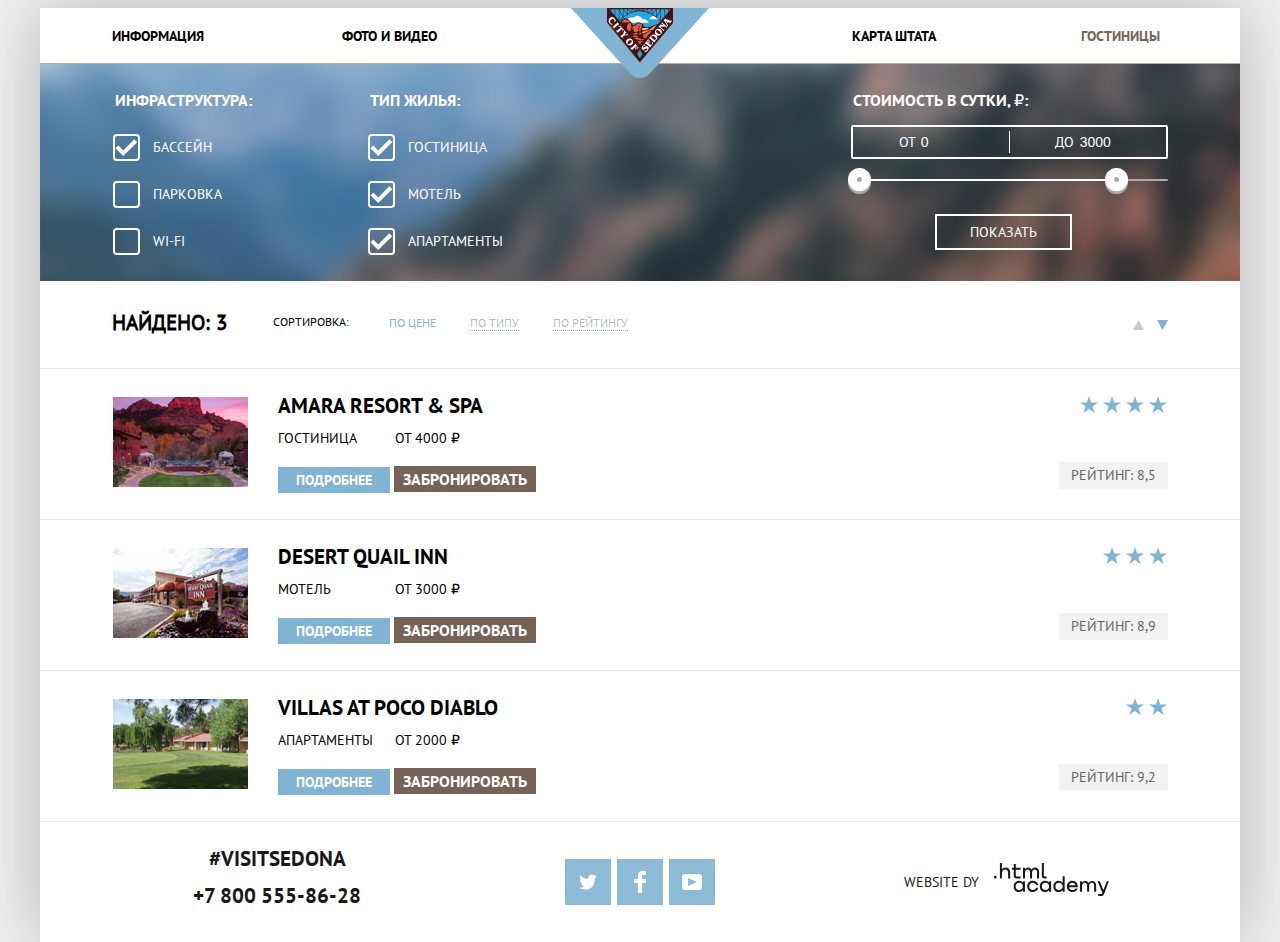
==== commit 5e248e21: "пппппппппппппппппппппппппппппппппппппппппппппп" ====
--- a/Catalog.html
+++ b/Catalog.html
@@ -6,7 +6,7 @@
   <meta name="viewport" content="width=device-width, initial-scale=1.0">
   <title>catalog</title>
   <link rel="stylesheet" href="css/style.css">
-  <link rel="stylesheet" href="css/Normalize.css">
+  <link rel="stylesheet" href="css/normalize.css">
 </head>
 
 <body>
@@ -21,7 +21,7 @@
             </li>
             <li class="header__nav-item"><a href="#" class="navivigation_list__item-link">карта штата</a>
             </li>
-            <li class="header__nav-item"><a href="Catalog.html" class="navivigation_list__item-link">Гостиницы</a>
+            <li class="header__nav-item"><a href="#" class="navivigation_list__item-link active_header-link ">Гостиницы</a>
             </li>
           </ul>
           <div class="header__logo-block">
@@ -55,16 +55,17 @@
       </div>
     </header>
     <main>
-      <form class="form-filters" action="#" method="GET">
+      <form class="form-filters" action="https://echo.htmlacademy.ru/" method="GET">
         <div class="form-filters-wrapper">
           <section class="section-checkboxes">
+            <h2 class="visually-hidden">секция</h2>
             <fieldset class="fieldset-filters">
               <legend>Инфраструктура:</legend>
               <div class="Infrastructure">
 
                 <div class="pool_block checkbox">
                   <label class="label-text">
-                    <input id="pool" type="checkbox" checked>
+                    <input class="visually-hidden" type="checkbox" checked>
                     <span class="sheckbox-castum"></span>
                     <span class="span-text">бассейн</span>
                   </label>
@@ -72,7 +73,7 @@
 
                 <div class="pool_block checkbox">
                   <label class="label-text">
-                    <input id="pool" type="checkbox">
+                    <input class="visually-hidden" type="checkbox">
                     <span class="sheckbox-castum"></span>
                     <span class="span-text">Парковка</span>
                   </label>
@@ -80,7 +81,7 @@
 
                 <div class="pool_block checkbox">
                   <label class="label-text">
-                    <input id="pool" type="checkbox" disabled>
+                    <input class="visually-hidden" class="wi-fi" type="checkbox" disabled>
                     <span class="sheckbox-castum"></span>
                     <span class="span-text">Wi-Fi</span>
                   </label>
@@ -89,26 +90,27 @@
             </fieldset>
           </section>
           <section class="section-checkboxes">
+            <h2 class="visually-hidden">секция</h2>
             <fieldset class="fieldset-filters">
               <legend>Тип жилья:</legend>
               <div class="Infrastructure">
                 <div class="pool_block checkbox">
                   <label class="label-text">
-                    <input id="pool" type="checkbox" checked>
+                    <input class="visually-hidden" type="checkbox" checked>
                     <span class="sheckbox-castum"></span>
                     <span class="span-text">Гостиница</span>
                   </label>
                 </div>
                 <div class="pool_block checkbox">
                   <label class="label-text">
-                    <input id="pool" type="checkbox" checked>
+                    <input class="visually-hidden" type="checkbox" checked>
                     <span class="sheckbox-castum" tabindex="1"></span>
                     <span class="span-text">Мотель</span>
                   </label>
                 </div>
                 <div class="pool_block checkbox">
                   <label class="label-text">
-                    <input id="pool" type="checkbox" checked>
+                    <input class="visually-hidden" type="checkbox" checked>
                     <span class="sheckbox-castum"></span>
                     <span class="span-text">Апартаменты</span>
                   </label>
@@ -117,20 +119,21 @@
             </fieldset>
           </section>
           <section class="section-checkboxes">
+            <h2 class="visually-hidden">секция</h2>
             <fieldset class="fieldset-filters">
               <legend>Стоимость в сутки, ₽:</legend>
               <div class="prices">
                 <div class="price-amount">
                   <label class="min-price">
                     от
-                    <input type="number" min="0" max="3000" name="min-prace" id="range2" class="input-prices" value="0">
+                    <input type="number" min="0" max="3000" name="min-prace" class="input-prices" value="0">
                   </label>
                 </div>
                 <div class="vertecal-line"></div>
                 <div class="price-amount">
                   <label class="max-price">
                     до
-                    <input type="number" min="0" max="3000" name="max-prace" class="input-prices" id="range2"
+                    <input type="number" min="0" max="3000" name="max-prace" class="input-prices"
                       value="3000">
                   </label>
                 </div>
@@ -155,6 +158,7 @@
         </div>
       </form>
       <section class="result">
+        <h2 class="visually-hidden">секция</h2>
         <div class="container-header">
           <div class="result-conent">
             <div class="btn-text">
@@ -182,13 +186,14 @@
         </div>
       </section>
       <section class="AnnUsdug">
+        <h2 class="visually-hidden">секция</h2>
         <nav class="AnnUsdug-nav">
           <ul class="AnnUsdug-navs-list">
             <li class="AnnUsdug-navs-list-item">
               <div class="AnnUsdug-conteiner">
                 <div class="AnnUsdug-block-one">
                   <div class="AnnUsdug-img-conent">
-                    <img src="img/content-image/Layer 21.png" width="135" height="90" alt="">
+                    <img src="img/content-image/Layer21.png" width="135" height="90" alt="место одыха">
                   </div>
                   <div class="AnnUsdug-info">
                     <h3 class="AnnUsdug-info-title"><a class="AnnUsdug-info-title-link" href="#">Amara Resort & Spa</a></h3>
@@ -197,10 +202,9 @@
                       <p class="AnnUsdug-info-prise">От 4000 ₽</p>
                     </div>
                     <a class="AnnUsdug-info-link btn-link" href="#">Подробнее</a>
-                    <button class="AnnUsdug-info-block btn-link">Забронировать</button>
-                  </div>
-                </div>
-
+                    <a href="#" class="AnnUsdug-info-block">Забронировать</a>
+                  </div>
+                </div>
                 <div class="AnnUsdug-block-two">
                   <div class="star-block">
                     <span class="star-reiting">
@@ -232,7 +236,7 @@
               <div class="AnnUsdug-conteiner">
                 <div class="AnnUsdug-block-one">
                   <div class="AnnUsdug-img-conent">
-                    <img src="img/content-image/Layer 89 copy.png" width="135" height="90" alt="">
+                    <img src="img/content-image/Layer89copy.png" width="135" height="90" alt="место одыха">
                   </div>
                   <div class="AnnUsdug-info">
                     <h3 class="AnnUsdug-info-title"><a class="AnnUsdug-info-title-link" href="#">Desert Quail Inn</a></h3>
@@ -241,7 +245,7 @@
                       <p class="AnnUsdug-info-prise">От 3000 ₽</p>
                     </div>
                     <a class="AnnUsdug-info-link btn-link" href="#">Подробнее</a>
-                    <button class="AnnUsdug-info-block btn-link">Забронировать</button>
+                    <a href="#" class="AnnUsdug-info-block">Забронировать</a>
                   </div>
                 </div>
 
@@ -271,7 +275,7 @@
               <div class="AnnUsdug-conteiner">
                 <div class="AnnUsdug-block-one">
                   <div class="AnnUsdug-img-conent">
-                    <img src="img/content-image/Rectangle.png" width="135" height="90" alt="">
+                    <img src="img/content-image/Rectangle.png" width="135" height="90" alt="место одыха">
                   </div>
                   <div class="AnnUsdug-info">
                     <h3 class="AnnUsdug-info-title"><a class="AnnUsdug-info-title-link" href="#">Villas at Poco Diablo</a></h3>
@@ -280,7 +284,7 @@
                       <p class="AnnUsdug-info-prise">От 2000 ₽</p>
                     </div>
                     <a class="AnnUsdug-info-link btn-link" href="#">Подробнее</a>
-                    <button class="AnnUsdug-info-block btn-link">Забронировать</button>
+                    <a href="#" class="AnnUsdug-info-block">Забронировать</a>
                   </div>
                 </div>
 
@@ -308,31 +312,26 @@
     <footer class="footeer">
       <div class="container-footer">
         <section class="section-footer-one">
+          <h2 class="visually-hidden">номер</h2>
           <p class="section-footer-one-text">#visitSEDONA</p>
-          <span class="visually-hidden">телефон</span>
           <a class="section-footer-one-text tel" href="tel:+78005558628">+7 800 555-86-28</a>
         </section>
         <section class="icon-footer-section">
+          <h2 class="visually-hidden">соц сети</h2>
           <nav class="footer-nav-icon">
             <ul class="footer-nav-list-icon">
-              <li class="footer-nav-list-icon-item">
-                <span class="visually-hidden">твитер</span>
-                <a class="footer-nav-list-icon-item-link" href="#">
+              <li class="footer-nav-list-icon-item"><a class="footer-nav-list-icon-item-link" href="#">
                   <svg width="17" height="17" viewBox="0 0 17 17" xmlns="http://www.w3.org/2000/svg">
                     <path
                       d="M10.95 1.14409C12.635 0.648089 13.934 1.41409 14.527 2.32309C15.2 2.09209 15.858 1.84209 16.538 1.61509C16.5249 2.30145 16.2117 2.94761 15.681 3.38309C16.366 3.55309 16.985 2.89209 16.985 2.89209C16.816 3.89209 15.979 4.68009 15.422 4.91609C15.191 11.6661 12.247 16.1331 5.34501 15.9981H4.89901C4.48901 15.9981 0.735007 15.5381 0.00100708 14.1111C2.27201 14.3071 3.89401 13.6891 4.69401 12.9341C3.73401 12.6341 2.01501 12.4571 1.71501 9.98409C2.06401 10.0901 2.27901 10.2121 2.90501 10.1031C1.70501 9.24709 0.374007 8.53009 0.448007 6.33009C0.733007 6.65809 1.51501 6.86609 1.78801 6.80209C1.08501 6.56109 -0.181993 3.44209 0.894007 1.85009C2.71201 3.70409 4.62901 5.45609 8.04601 5.62309C8.25401 3.33009 9.18301 1.79309 10.95 1.14409Z" />
                   </svg>
-                </a>
-              </li>
-              <li class="footer-nav-list-icon-item">
-                <span class="visually-hidden">фэйсбук</span>
-                <a class="footer-nav-list-icon-item-link" href="#">
+                </a></li>
+              <li class="footer-nav-list-icon-item"><a class="footer-nav-list-icon-item-link" href="#">
                   <svg width="12" height="22" viewBox="0 0 12 22" xmlns="http://www.w3.org/2000/svg">
                     <path d="M12 4V0H8C5.79086 0 4 1.79086 4 4V8H0V12H4V22H8V12H12V8H8V4H12Z" />
                   </svg>
                 </a></li>
               <li class="footer-nav-list-icon-item">
-                <span class="visually-hidden">ютуб</span>
                 <a class="footer-nav-list-icon-item-link" href="#">
                   <svg width="20" height="16" viewBox="0 0 20 16" xmlns="http://www.w3.org/2000/svg">
                     <path fill-rule="evenodd" clip-rule="evenodd"
@@ -344,10 +343,9 @@
           </nav>
         </section>
         <section class="website">
+          <h2 class="visually-hidden">сайт</h2>
           <p class="website-text">website dy</p>
-          <span class="visually-hidden">html academy</span>
-          <a target="_blank" href="https://htmlacademy.ru/profile/id1553247">
-            <svg width="115" height="34"
+          <a target="_blank" href="https://htmlacademy.ru/profile/id1553247"><svg width="115" height="34"
               viewBox="0 0 115 34" xmlns="http://www.w3.org/2000/svg">
               <g clip-path="url(#clip0)">
                 <path d="M0 12.8806V15.4567H2.45789V12.8806H0Z" />
--- a/css/style.css
+++ b/css/style.css
@@ -73,6 +73,12 @@
 .hidden {
   visibility: hidden;
 }
+
+.modal-visibility {
+  display: none;
+}
+
+
 
 .visually-hidden {
   position: absolute;
@@ -97,7 +103,7 @@
   font-family: 'PTSans-Bold', sans-serif;
   font-size: 14px;
   width: 100%;
-  height: 55px;
+  min-height: 55px;
   color: black;
 }
 
@@ -114,7 +120,7 @@
 
 .header__nav {
   display: flex;
-  height: 55px;
+  min-height: 55px;
 }
 
 .header__nav-list {
@@ -139,9 +145,6 @@
   margin-left: 415px;
 }
 
-.header__nav-item:nth-child(1) {
-}
-
 .header__nav-item:nth-child(4) {
 margin-left: 2px;
 }
@@ -174,21 +177,23 @@
 
 .main__bg_section {
   background: url(../img/background-photo.jpg) no-repeat;
+  background-color: #D2A08A;
   height: 509px;
+  width: 100%;
   background-position: center;
   background-size: cover;
 }
 
 .main__bg_section-text {
+  width: 1208px;
+  height: 509px;
   position: relative;
-  padding-top: 30px;
-  box-sizing: border-box;
 }
 
 .main__bg_section-text img {
   position: absolute;
-  left: 50%;
-  transform: translateX(-50%);
+  top: 45%; left: 49%;
+  transform: translate(-50%, -50%);
 }
 
 .triangles {
@@ -215,7 +220,7 @@
 .description-title {
   text-transform: uppercase;
   text-align: center;
-  line-height: 26px;
+  line-height: 27px;
   font-family: 'PTSans-Bold', sans-serif;
   font-size: 21px;
   margin: 0;
@@ -230,8 +235,8 @@
   text-align: center;
   margin: 0 auto;
   max-width: 700px;
-  margin-top: 50px;
-  margin-bottom: 55px;
+  margin-top: 47px;
+  margin-bottom: 57px;
 }
 
 /* /text description */
@@ -239,6 +244,7 @@
 .descr-block {
   display: grid;
   grid-template-columns: repeat(3, 1fr);
+  grid-template-rows: 256px;
   color: var(--basic-white);
 }
 
@@ -269,7 +275,7 @@
 }
 
 .descr-block-one-two {
-  padding: 0px 40px;
+  padding: 2px 40px;
   text-align: center;
   background: var(--basic-Blue-gray-Crayola);
 }
@@ -318,7 +324,10 @@
 }
 
 .enumer-items-name {
-
+  margin-left: 0;
+  margin-bottom: 0;
+  margin-right: 0;
+  margin-top: 23px;
   text-transform: uppercase;
   font-family: 'PTSans-Bold', sans-serif;
 }
@@ -326,7 +335,10 @@
 .enumer-items-descr {
   text-transform: uppercase;
   padding: 0 50px;
+  margin-left: 0;
   margin-bottom: 0;
+  margin-right: 0;
+  margin-top: 24px;
   line-height: 21px;
   font-family: 'PTSans', sans-serif;
   font-size: 14px;
@@ -335,6 +347,7 @@
 .description-img-block-two {
   display: grid;
   grid-template-columns: repeat(3, 1fr);
+  grid-template-rows: 256px;
   color: white;
 }
 
@@ -346,7 +359,7 @@
 .pros-nav-list  {
   margin: 0;
   padding: 0;
-  padding-top: 19px;
+  padding-top: 26px;
   padding-bottom: 40px;
   margin-left: 0;
   text-align: center;
@@ -366,7 +379,7 @@
 .pros-nav-list-item-numders {
   font-family: 'PTSans', sans-serif;
   font-size: 14px;
-  margin-bottom: 30px;
+  margin-bottom: 28px;
 }
 
 .pros-nav-list-item-desr {
@@ -377,7 +390,9 @@
   font-size: 14px;
 }
 
-
+.map-section {
+  position: relative;
+}
 
 .map-section-title {
   font-family: 'PTSans-Bold', sans-serif;
@@ -386,8 +401,9 @@
   font-size: 30px;
   line-height: 24px;
   padding: 0 300px;
-  margin-top: 52px;
+  margin-top: 54px;
   margin-bottom: 4px;
+  margin-left: -10px;
 }
 
 
@@ -399,11 +415,12 @@
   font-size: 14px;
   line-height: 21px;
   color: black;
-  margin-top: 40px;
+  margin-top: 39px;
   margin-bottom: 45px;
 }
 
 .map-section-btn {
+  cursor: pointer;
   display: block;
   margin: 0 auto;
   border: none;
@@ -412,6 +429,7 @@
   text-transform: uppercase;
   font-size: 21px;
   background: var(--basic-Flea-Reddish-brown);
+  padding: 30px 124px;
   width: 568px;
   height: 86px
 }
@@ -420,10 +438,7 @@
   background: #604E43;
 }
 
-.map-section-btn:focus {
-  background: #503E33;
-  color: #ffffff33;
-}
+
 
 .map-section-btn:active {
   background: #503E33;
@@ -437,10 +452,12 @@
   width: 568px;
   height: 395px;
   background: var(--basic-white);
-  z-index: 1111;
+  z-index: 11;
   font-size: 14px;
   font-family: 'PTSans-Bold', sans-serif;
-}
+  animation: bounce 0.5s;
+}
+
 
 .popup__body {
   padding: 55px;
@@ -456,6 +473,7 @@
 }
 
 .popup_label {
+  text-transform: uppercase;
   margin-bottom: 30px;
   position: relative;
   height: 38px;
@@ -483,6 +501,7 @@
 }
 
 .popup_label span {
+
   display: flex;
   align-items: center;
 }
@@ -492,9 +511,10 @@
 }
 
 .popup_label--input-text {
+  text-transform: uppercase;
   outline: none;
   background: #F2F2F2;
-  padding-left: 15px;
+  padding-left: 10px;
   border: 0;
   height: 100%;
 }
@@ -539,12 +559,13 @@
 
 
 .block-one-number-one {
-  margin-left: 50px;
+  margin-left: 40px;
 }
 
 .block-one-number-two {
   display: flex;
   width: 114px;
+  height: 38px;
   margin-left: 30px;
 }
 
@@ -572,6 +593,7 @@
 
 
 .popup__block-one--text {
+  text-transform: uppercase;
   display: flex;
   align-items: center;
 }
@@ -586,12 +608,20 @@
 }
 
 .btn-nuber {
+  position: relative;
   cursor: pointer ;
   border: 0;
   padding: 10px;
 }
 
+.btn-nuber svg {
+  display: flex;
+  justify-content: center;
+  align-items: center;
+}
+
 .popup__btn-search {
+  text-transform: uppercase;
   margin-top: 54px;
   font-size: 21px;
   cursor: pointer;
@@ -606,7 +636,7 @@
   background: #669EC0;
 }
 
-.popup__btn-search:focus {
+.popup__btn-search:active {
   background: #5496BD;
   color: #ffffff4d;
 }
@@ -620,7 +650,7 @@
   top: 0; left: 0;
 }
 
-#map {
+.map-block {
   width: 100%;
   height: 591px;
 }
@@ -649,7 +679,7 @@
 
 .section-footer-one {
   margin-left: 18px;
-  margin-top: -18px;
+  margin-top: -4px;
 }
 
 .section-footer-one-text {
@@ -667,6 +697,7 @@
   position: absolute;
   top: 50%; left: 50%;
   transform: translate(-50%, -50%);
+  margin-top: 3px;
 }
 
 .footer-nav-list-icon {
@@ -686,6 +717,7 @@
 .footer-nav-list-icon-item {
   position: relative;
   display: inline-block;
+  vertical-align: auto;
   width: 46px;
   height: 46px;
   background: var(--basic-Blue-gray-Crayola);
@@ -698,6 +730,7 @@
 .footer-nav-list-icon-item-link {
   position: relative;
   display: inline-block;
+  vertical-align: auto;
   width: 46px;
   height: 46px;
   background: var(--basic-Blue-gray-Crayola);
@@ -710,14 +743,28 @@
   transform: translate(-50%, -50%);
 }
 
-.footer-nav-list-icon-item:focus,
-.footer-nav-list-icon-item-link:focus {
+.footer-nav-list-icon-item-link:active {
   background: #5496BD;
   fill: #ffffff33;
 }
 
+.footeer .container-footer .section-footer-one {
+  margin-top: -10px;
+}
+
+.footeer .container-footer .icon-footer-section {
+  margin-top: 0px;
+}
+
+.footeer .container-footer .website{
+  margin-top: 0px;
+}
+
+
 
 .website {
+  margin-top: 8px;
+  margin-right: -4px;
   display: flex;
 }
 
@@ -739,7 +786,7 @@
   fill: var(--basic-Blue-gray-Crayola);
 }
 
-.website a:focus {
+.website a:active {
   fill: var(--basic-black);
   opacity: 0.3;
 }
@@ -758,9 +805,10 @@
 }
 
 .form-filters-wrapper {
-  padding-right: 68px;
+  padding-right: 72px;
   display: flex;
   background: url(../img/background.png) no-repeat center;
+  background-color: #D2A08A;
   width: 1200px;
   min-height: 218px;
   color: var(--basic-white);
@@ -782,7 +830,7 @@
 
 .prices  {
   display: flex;
-  width: 317px;
+  width: 313px;
   height: 30px;
   text-transform: uppercase;
   align-items: center;
@@ -804,6 +852,7 @@
 
 .min-price {
   display: inline-block;
+  vertical-align: auto;
   font-family: 'PTSans', sans-serif;
   font-size: 14px;
   width: 100%;
@@ -814,6 +863,7 @@
 
 .max-price {
   display: inline-block;
+  vertical-align: auto;
   font-family: 'PTSans', sans-serif;
   font-weight: 400;
   font-size: 14px;
@@ -844,7 +894,8 @@
 }
 
 .conteiner-range {
-	position: relative;
+  position: relative;
+  cursor: pointer;
 	width: 100%;
 	height: 20px;
 }
@@ -954,12 +1005,10 @@
   margin-left: 13px;
 }
 
-.checkbox input {
-  display: none;
-}
 
 .sheckbox-castum {
   display: inline-block;
+  vertical-align: auto;
   width: 23px;
   height: 23px;
   border: 2px solid var(--basic-white);
@@ -981,6 +1030,10 @@
   transition: opacity .6s ease-in-out;
 }
 
+.wi-fi:disabled {
+  border: 2px solid #6A6A6A;
+}
+
 .checkbox input:checked + .sheckbox-castum::before {
   opacity: 1;
 }
@@ -1028,6 +1081,8 @@
   text-transform: uppercase;
   font-size: 21px;
   font-family: 'PTSans', sans-serif;
+  margin: 0;
+  margin-top: -4px;
   margin-right: 46px;
 }
 
@@ -1048,9 +1103,17 @@
   display: flex;
   align-items: center;
   text-transform: uppercase;
-  font-size: 14px;
-  font-family: 'PTSans', sans-serif;
+  font-size: 12px;
+  font-family: 'PTSans', sans-serif;
+  padding: 0;
+  margin: 0;
   margin-right: 40px;
+  margin-top: -7px;
+}
+
+.test-result-btn-text {
+  font-size: 12px;
+  font-family: 'PTSans', sans-serif;
 }
 
 .btn-text {
@@ -1080,7 +1143,9 @@
   display: flex;
   text-transform: uppercase;
   align-items: center;
-  margin: 0 10px;
+  margin: 0;
+  margin-top: -4px;
+  margin-right: 34px;
 }
 
 .test-result-btn-text .test-result-btn-text-link-link {
@@ -1103,6 +1168,8 @@
 }
 
 .result-switch--btn {
+  margin: 0;
+  margin-left: 9px;
   fill: #cacaca;
   cursor: pointer;
   border: 0;
@@ -1127,17 +1194,18 @@
 }
 
 .AnnUsdug-navs-list-item {
-  height: 150px;
+  min-height: 80px;
   border-bottom: 1px solid #E5E5E5;
 }
 
 .AnnUsdug-conteiner {
   display: flex;
   align-items: center;
+  padding: 28px 0;
   justify-content: space-between;
   width: 1055px;
   margin: 0 auto;
-  height: 150px;
+  min-height: 80px;
 }
 
 .AnnUsdug-block-one {
@@ -1152,7 +1220,10 @@
   text-transform: uppercase;
   font-family: 'PTSans-Bold', sans-serif;
   font-size: 21px;
-  margin: 0;
+  margin-bottom: 0;
+  margin-left: 0;
+  margin-right: 0;
+  margin-top: -5px;
 }
 
 .AnnUsdug-info-title-link {
@@ -1164,10 +1235,23 @@
   color: var(--basic-Blue-gray-Crayola);
 }
 
+.AnnUsdug-info:active .AnnUsdug-info-title .AnnUsdug-info-title-link {
+  color: rgba(0, 0, 0, 0.300);
+}
+
 .AnnUsdug-price {
   display: flex;
   font-family: 'PTSans', sans-serif;
   font-size: 14px;
+  margin-bottom: 22px;
+}
+
+/**/
+
+.AnnUsdug-price p {
+  margin: 0;
+  margin-top: 10px;
+  width: 117px;
 }
 
 .AnnUsdug-info-type {
@@ -1182,6 +1266,7 @@
 
 .AnnUsdug-info-link {
   text-transform: uppercase;
+  padding: 4px 18px;
   background: var(--basic-Blue-gray-Crayola);
 }
 
@@ -1189,9 +1274,16 @@
   background: #669EC0;
 }
 
+.AnnUsdug-info-link:active {
+  background: #5496BD;
+  color: rgba(255, 255, 255, 0.300);
+}
+
 .AnnUsdug-info-block {
-  text-transform: uppercase;
-  padding: 4px 18px;
+  color: var(--basic-white);
+  font-family: 'PTSans-bold', sans-serif;
+  text-transform: uppercase;
+  padding: 3px 9px;
   background: #766357;
   border: 0;
 }
@@ -1200,10 +1292,15 @@
   background: #604E43;
 }
 
+.AnnUsdug-info-block:active {
+  background: #503E33;
+  color: rgba(255, 255, 255, 0.300);
+}
+
 .btn-link {
+  cursor: pointer;
   font-size: 14px;
   font-family: 'PTSans-Bold', sans-serif;
-  padding: 3px 16px;
   color: var(--basic-white);
 }
 
@@ -1220,11 +1317,38 @@
 }
 
 .reiting {
-  font-family: 'PTSans-Bold', sans-serif;
+  font-family: 'PTSans', sans-serif;
   font-size: 14px;
   line-height: 21px;
   text-transform: uppercase;
   color: #666666;
   padding: 3px 12px;
   background: #F2F2F2;
-}
+  margin: 0;
+}
+
+.star-reiting {
+  margin-top: -3px;
+  margin-right: 0;
+  margin-bottom: 0;
+  margin-left: 4px;
+}
+
+
+@keyframes bounce {
+  0% {
+    transform: translateY(-2000px);
+  }
+
+  70% {
+    transform: translateY(-30px);
+  }
+
+  90% {
+    transform: translateY(-10px);
+  }
+
+  100% {
+    transform: translateY(0);
+  }
+}
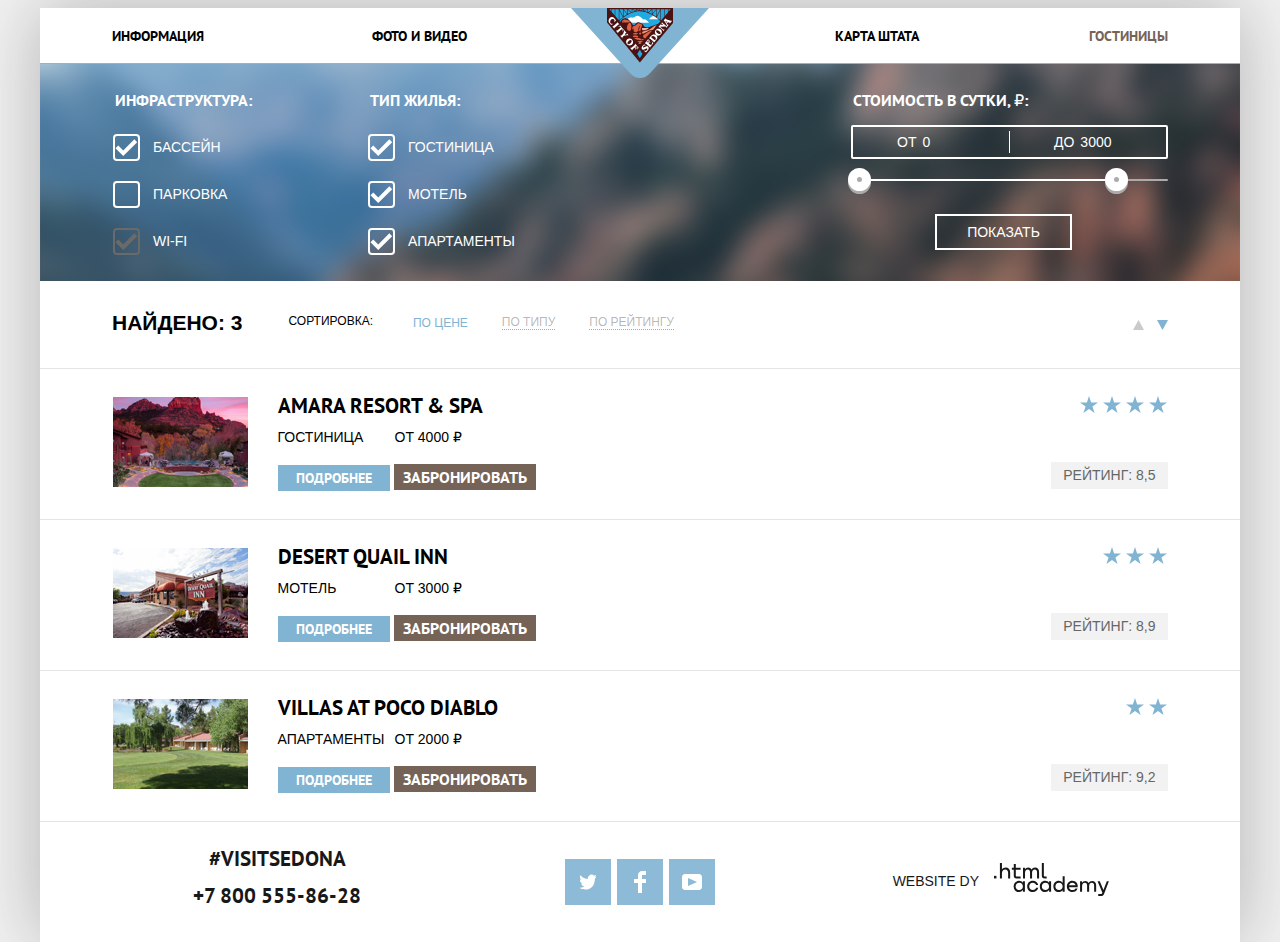
==== commit aa03324e: "js" ====
--- a/Catalog.html
+++ b/Catalog.html
@@ -64,24 +64,24 @@
               <div class="Infrastructure">
 
                 <div class="pool_block checkbox">
-                  <label class="label-text">
-                    <input class="visually-hidden" type="checkbox" checked>
+                  <label for="pool" class="label-text">
+                    <input id="pool" class="visually-hidden" type="checkbox" checked>
                     <span class="sheckbox-castum"></span>
                     <span class="span-text">бассейн</span>
                   </label>
                 </div>
 
                 <div class="pool_block checkbox">
-                  <label class="label-text">
-                    <input class="visually-hidden" type="checkbox">
+                  <label for="parking" class="label-text">
+                    <input id="parking" class="visually-hidden" type="checkbox">
                     <span class="sheckbox-castum"></span>
                     <span class="span-text">Парковка</span>
                   </label>
                 </div>
 
                 <div class="pool_block checkbox">
-                  <label class="label-text">
-                    <input class="visually-hidden" class="wi-fi" type="checkbox" disabled>
+                  <label for="Wi-Fi" class="label-text">
+                    <input id="Wi-Fi" class="visually-hidden" class="wi-fi" type="checkbox" disabled checked>
                     <span class="sheckbox-castum"></span>
                     <span class="span-text">Wi-Fi</span>
                   </label>
@@ -95,22 +95,22 @@
               <legend>Тип жилья:</legend>
               <div class="Infrastructure">
                 <div class="pool_block checkbox">
-                  <label class="label-text">
-                    <input class="visually-hidden" type="checkbox" checked>
+                  <label for="hotel" class="label-text">
+                    <input id="hotel" class="visually-hidden" type="checkbox" checked>
                     <span class="sheckbox-castum"></span>
                     <span class="span-text">Гостиница</span>
                   </label>
                 </div>
                 <div class="pool_block checkbox">
-                  <label class="label-text">
-                    <input class="visually-hidden" type="checkbox" checked>
+                  <label for="Motel" class="label-text">
+                    <input id="Motel" class="visually-hidden" type="checkbox" checked>
                     <span class="sheckbox-castum" tabindex="1"></span>
                     <span class="span-text">Мотель</span>
                   </label>
                 </div>
                 <div class="pool_block checkbox">
-                  <label class="label-text">
-                    <input class="visually-hidden" type="checkbox" checked>
+                  <label for="Apartment" class="label-text">
+                    <input id="Apartment" class="visually-hidden" type="checkbox" checked>
                     <span class="sheckbox-castum"></span>
                     <span class="span-text">Апартаменты</span>
                   </label>
--- a/css/style.css
+++ b/css/style.css
@@ -47,7 +47,7 @@
 }
 
 @font-face {
-  font-family: "PTSans";
+  font-family: "PTSans",;
     src:url("../fonts/PTSans.woff2") format("woff2"),
         url("../fonts/PTSans.woff") format("woff");
   font-weight: 400;
@@ -100,7 +100,7 @@
 .header {
   position: relative;
   background: var(--basic-white);
-  font-family: 'PTSans-Bold', sans-serif;
+  font-family: 'PTSans-Bold', Arial, sans-serif;
   font-size: 14px;
   width: 100%;
   min-height: 55px;
@@ -124,29 +124,31 @@
 }
 
 .header__nav-list {
+  width: 100%;
   margin: 0;
   padding: 0;
   display: flex;
   align-items: center;
+  justify-content: space-between;
 }
 
 
 .header__nav-item {
   text-transform: uppercase;
-  margin-right: 143px;
+  /* margin-right: 200px; */
 }
 
 .header__nav-item:nth-child(2) {
-  margin-right: 0;
-  margin-left: -5px;
+  margin-right: 200px;
+  /* margin-left: -5px; */
 }
 
 .header__nav-item:nth-child(3) {
-  margin-left: 415px;
+  /* margin-left: 415px; */
 }
 
 .header__nav-item:nth-child(4) {
-margin-left: 2px;
+  margin-left: 2px;
 }
 
 .header__nav-item:last-child {
@@ -221,14 +223,14 @@
   text-transform: uppercase;
   text-align: center;
   line-height: 27px;
-  font-family: 'PTSans-Bold', sans-serif;
+  font-family: 'PTSans-Bold', Arial, sans-serif;
   font-size: 21px;
   margin: 0;
   padding: 0 200px;
 }
 
 .description-descr {
-  font-family: 'PTSans', sans-serif;
+  font-family: 'PTSans', Arial, sans-serif;
   font-size: 14px;
   text-transform: uppercase;
   color: #333333;
@@ -269,7 +271,7 @@
   padding: 0 60px;
   margin-top: 47px;
   margin-bottom: 25px;
-  font-family: 'PTSans-Bold', sans-serif;
+  font-family: 'PTSans-Bold', Arial, sans-serif;
   font-weight: 800;
   font-size: 21px;
 }
@@ -282,14 +284,14 @@
 
 .descr-block-number {
   margin-bottom: 23px;
-  font-family: 'PTSans', sans-serif;
+  font-family: 'PTSans', Arial, sans-serif;
   font-size: 14px;
 }
 
 .descr-block-descr {
   line-height: 21px;
   text-transform: uppercase;
-  font-family: 'PTSans', sans-serif;
+  font-family: 'PTSans', Arial, sans-serif;
   font-size: 14px;
 }
 
@@ -329,7 +331,7 @@
   margin-right: 0;
   margin-top: 23px;
   text-transform: uppercase;
-  font-family: 'PTSans-Bold', sans-serif;
+  font-family: 'PTSans-Bold', Arial, sans-serif;
 }
 
 .enumer-items-descr {
@@ -340,7 +342,7 @@
   margin-right: 0;
   margin-top: 24px;
   line-height: 21px;
-  font-family: 'PTSans', sans-serif;
+  font-family: 'PTSans', Arial, sans-serif;
   font-size: 14px;
 }
 
@@ -372,12 +374,12 @@
   padding: 0 130px;
   margin-bottom: 23px;
   text-transform: uppercase;
-  font-family: 'PTSans-Bold', sans-serif;
+  font-family: 'PTSans-Bold', Arial, sans-serif;
   font-size: 21px;
 }
 
 .pros-nav-list-item-numders {
-  font-family: 'PTSans', sans-serif;
+  font-family: 'PTSans', Arial, sans-serif;
   font-size: 14px;
   margin-bottom: 28px;
 }
@@ -386,7 +388,7 @@
   text-transform: uppercase;
   line-height: 21px;
   padding: 0 71px;
-  font-family: 'PTSans', sans-serif;
+  font-family: 'PTSans', Arial, sans-serif;
   font-size: 14px;
 }
 
@@ -395,7 +397,7 @@
 }
 
 .map-section-title {
-  font-family: 'PTSans-Bold', sans-serif;
+  font-family: 'PTSans-Bold', Arial, sans-serif;
   text-transform: uppercase;
   text-align: center;
   font-size: 30px;
@@ -410,7 +412,7 @@
 .map-section-descr {
   text-transform: uppercase;
   padding: 0 100px;
-  font-family: 'PTSans', sans-serif;
+  font-family: 'PTSans',Arial, sans-serif;
   text-align: center;
   font-size: 14px;
   line-height: 21px;
@@ -425,7 +427,7 @@
   margin: 0 auto;
   border: none;
   color: var(--basic-white);
-  font-family: 'PTSans-Bold', sans-serif;
+  font-family: 'PTSans-Bold', Arial, sans-serif;
   text-transform: uppercase;
   font-size: 21px;
   background: var(--basic-Flea-Reddish-brown);
@@ -454,7 +456,7 @@
   background: var(--basic-white);
   z-index: 11;
   font-size: 14px;
-  font-family: 'PTSans-Bold', sans-serif;
+  font-family: 'PTSans-Bold', Arial, sans-serif;
   animation: bounce 0.5s;
 }
 
@@ -481,23 +483,26 @@
   grid-template-columns: repeat(4, 1fr);
 }
 
-.popup_label::after {
-  content: '';
+.popup_label--input-calendar {
+  fill: #A9A9A9;
+  cursor: pointer;
   display: block;
   position: absolute;
-  top: 50%; right: 9px;
+  top: 50%; right: 19px;
   transform: translateY(-50%);
-  background: url('../img/icon/calendar.svg');
+  background: none;
+  outline: none;
+  border: none;
   width: 21px;
   height: 23px;
 }
 
-.popup_label:hover::after {
-  background: url('../img/icon/calendar2.svg');
-}
-
-.popup_label:focus::after {
-  background: url('../  img/icon/calendar3.svg');
+.popup_label--input-calendar:hover {
+  fill: var(--basic-black);
+}
+
+.popup_label--input-calendar:active{
+  fill: #81B3D2;
 }
 
 .popup_label span {
@@ -511,11 +516,12 @@
 }
 
 .popup_label--input-text {
+  cursor: pointer;
+  border: 2px solid #F2F2F2;
   text-transform: uppercase;
   outline: none;
   background: #F2F2F2;
   padding-left: 10px;
-  border: 0;
   height: 100%;
 }
 
@@ -572,21 +578,21 @@
 .popup__block-one-number__pluse {
   fill: #A9A9A9;
 }
-.popup__block-one-number-munus {
+.popup__block-one-number__munus {
   fill: #A9A9A9;
 }
 
 .popup__block-one-number__pluse:hover {
   fill: #000000;
 }
-.popup__block-one-number-munus:hover {
+.popup__block-one-number__munus:hover {
   fill: #000000;
 }
 
-.popup__block-one-number__pluse:focus {
+.popup__block-one-number__pluse:active {
   fill: var(--basic-Blue-gray-Crayola);
 }
-.popup__block-one-number-munus:focus {
+.popup__block-one-number__munus:active {
   fill: var(--basic-Blue-gray-Crayola);
 }
 
@@ -690,7 +696,7 @@
   color: black;
   font-size: 21px;
   text-transform: uppercase;
-  font-family: 'PTSans-Bold', sans-serif;
+  font-family: 'PTSans-Bold', Arial, sans-serif;
 }
 
 .icon-footer-section {
@@ -773,7 +779,7 @@
   padding: 0;
   margin-top: 10px;
   text-transform: uppercase;
-  font-family: 'PTSans', sans-serif;
+  font-family: 'PTSans', Arial, sans-serif;
   font-size: 14px;
   margin-right: 15px;
 }
@@ -840,6 +846,7 @@
 }
 
 .price-amount {
+  cursor: pointer;
   width: 50%;
 }
 
@@ -853,7 +860,7 @@
 .min-price {
   display: inline-block;
   vertical-align: auto;
-  font-family: 'PTSans', sans-serif;
+  font-family: 'PTSans', Arial, sans-serif;
   font-size: 14px;
   width: 100%;
   height: 100%;
@@ -864,7 +871,7 @@
 .max-price {
   display: inline-block;
   vertical-align: auto;
-  font-family: 'PTSans', sans-serif;
+  font-family: 'PTSans', Arial, sans-serif;
   font-weight: 400;
   font-size: 14px;
   width: 100%;
@@ -875,6 +882,7 @@
 
 .min-price input,
 .max-price input {
+  cursor: text;
   outline: none;
   font-size: 14px;
   width: 40px;
@@ -975,7 +983,7 @@
 legend {
   font-size: 16px;
   text-transform: uppercase;
-  font-family: 'PTSans-Bold', sans-serif;
+  font-family: 'PTSans-Bold', Arial, sans-serif;
 }
 
 .checkbox-content {
@@ -1000,7 +1008,7 @@
   cursor: pointer;
   font-size: 14px;
   line-height: 21px;
-  font-family: 'PTSans', sans-serif;
+  font-family: 'PTSans', Arial, sans-serif;
   text-transform: uppercase;
   margin-left: 13px;
 }
@@ -1030,17 +1038,23 @@
   transition: opacity .6s ease-in-out;
 }
 
-.wi-fi:disabled {
-  border: 2px solid #6A6A6A;
-}
 
 .checkbox input:checked + .sheckbox-castum::before {
   opacity: 1;
 }
 
-.checkbox input:disabled {
-  border: 4px solid #6A6A6A;
-}
+.checkbox input:disabled + .sheckbox-castum  {
+  border: 2px solid #6A6A6A;
+}
+
+
+.checkbox input:disabled:checked + .sheckbox-castum::before {
+  opacity: 1;
+  background: url("../img/icon/checkbox-dis.svg");
+  width: 24px;
+  height: 18px;
+}
+
 
 
 .button-show {
@@ -1053,7 +1067,7 @@
   color: var(--basic-white);
   font-size: 14px;
   text-transform: uppercase;
-  font-family: 'PTSans', sans-serif;
+  font-family: 'PTSans', Arial, sans-serif;
   font-weight: 400;
   width: 137px;
   height: 36px;
@@ -1080,7 +1094,7 @@
 .result-title {
   text-transform: uppercase;
   font-size: 21px;
-  font-family: 'PTSans', sans-serif;
+  font-family: 'PTSans', Arial, sans-serif;
   margin: 0;
   margin-top: -4px;
   margin-right: 46px;
@@ -1104,7 +1118,7 @@
   align-items: center;
   text-transform: uppercase;
   font-size: 12px;
-  font-family: 'PTSans', sans-serif;
+  font-family: 'PTSans', Arial, sans-serif;
   padding: 0;
   margin: 0;
   margin-right: 40px;
@@ -1113,13 +1127,13 @@
 
 .test-result-btn-text {
   font-size: 12px;
-  font-family: 'PTSans', sans-serif;
+  font-family: 'PTSans', Arial, sans-serif;
 }
 
 .btn-text {
   display: flex;
   margin-right: 32px;
-  font-family: 'PTSans', sans-serif;
+  font-family: 'PTSans', Arial, sans-serif;
 }
 
 .btn-reset-result:hover,
@@ -1218,7 +1232,7 @@
 
 .AnnUsdug-info-title {
   text-transform: uppercase;
-  font-family: 'PTSans-Bold', sans-serif;
+  font-family: 'PTSans-Bold', Arial, sans-serif;
   font-size: 21px;
   margin-bottom: 0;
   margin-left: 0;
@@ -1241,7 +1255,7 @@
 
 .AnnUsdug-price {
   display: flex;
-  font-family: 'PTSans', sans-serif;
+  font-family: 'PTSans', Arial, sans-serif;
   font-size: 14px;
   margin-bottom: 22px;
 }
@@ -1260,7 +1274,7 @@
 }
 
 .AnnUsdug-info-prise {
-  font-family: 'PTSans', sans-serif;
+  font-family: 'PTSans', Arial, sans-serif;
   text-transform: uppercase;
 }
 
@@ -1281,7 +1295,7 @@
 
 .AnnUsdug-info-block {
   color: var(--basic-white);
-  font-family: 'PTSans-bold', sans-serif;
+  font-family: 'PTSans-bold', Arial, sans-serif;
   text-transform: uppercase;
   padding: 3px 9px;
   background: #766357;
@@ -1300,7 +1314,7 @@
 .btn-link {
   cursor: pointer;
   font-size: 14px;
-  font-family: 'PTSans-Bold', sans-serif;
+  font-family: 'PTSans-Bold', Arial, sans-serif;
   color: var(--basic-white);
 }
 
@@ -1317,7 +1331,7 @@
 }
 
 .reiting {
-  font-family: 'PTSans', sans-serif;
+  font-family: 'PTSans', Arial, sans-serif;
   font-size: 14px;
   line-height: 21px;
   text-transform: uppercase;
@@ -1337,18 +1351,18 @@
 
 @keyframes bounce {
   0% {
-    transform: translateY(-2000px);
+    transform: translateY(-2000px) translateX(-50%);
   }
 
   70% {
-    transform: translateY(-30px);
+    transform: translateY(-30px) translateX(-50%);
   }
 
   90% {
-    transform: translateY(-10px);
+    transform: translateY(-10px) translateX(-50%);
   }
 
   100% {
-    transform: translateY(0);
+    transform: translateY(0) translateX(-50%);
   }
 }
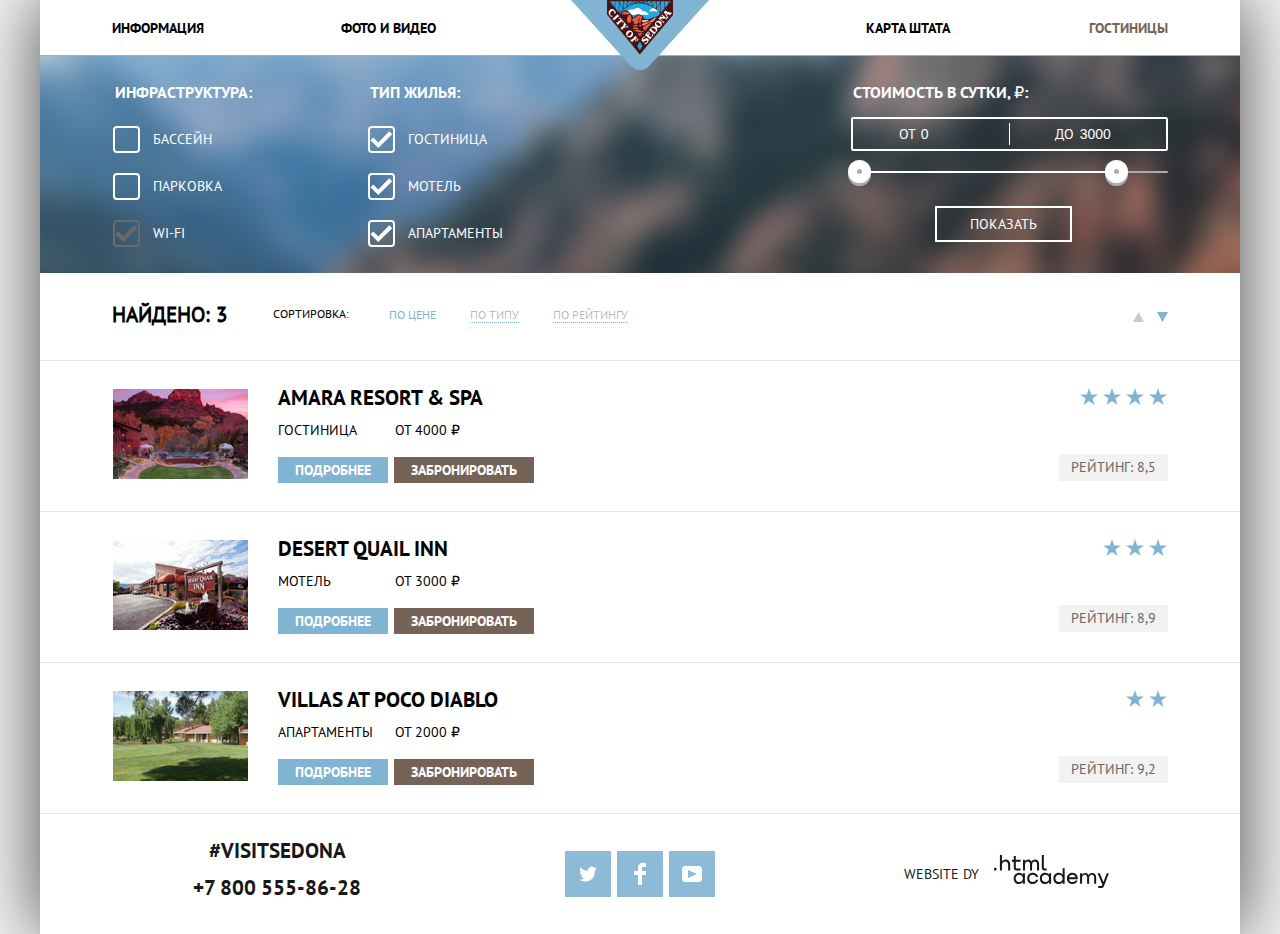
==== commit c25e996f: "2й раз" ====
--- a/Catalog.html
+++ b/Catalog.html
@@ -4,11 +4,11 @@
 <head>
   <meta charset="UTF-8">
   <meta name="viewport" content="width=device-width, initial-scale=1.0">
-  <title>catalog</title>
+  <title>HTML Academy: Седона | коталог</title>
+  <link rel="icon" href="32.ico">
+  <link rel="stylesheet" href="css/normalize.css">
   <link rel="stylesheet" href="css/style.css">
-  <link rel="stylesheet" href="css/normalize.css">
 </head>
-
 <body>
   <div class="wrapper">
     <header class="header">
@@ -25,7 +25,9 @@
             </li>
           </ul>
           <div class="header__logo-block">
-            <a href="index.html">
+            <h3 class="visually-hidden">лого</h3>
+            <a href="index.html" aria-label="ссылка на главную страницу">
+              <span class="visually-hidden">logo</span>
               <svg width="138" height="70" viewBox="0 0 138 70" fill="none" xmlns="http://www.w3.org/2000/svg">
                 <path d="M138 0H0L59.51 65.68C64.73 71.441 73.27 71.441 78.49 65.68L138 0Z" fill="#81B3D3" />
                 <path d="M36.687 0.457L68.835 38.336L100.855 0.686L36.687 0.457Z" fill="#23A9E1" />
@@ -62,27 +64,24 @@
             <fieldset class="fieldset-filters">
               <legend>Инфраструктура:</legend>
               <div class="Infrastructure">
-
+                <div class="parking_block checkbox">
+                  <label for="pool" class="label-text" aria-label="wi-fi">
+                    <input id="pool" aria-label="wi-fi" class="visually-hidden pool" type="checkbox" name="wi-fi">
+                    <span class="sheckbox-castum"></span>
+                    <span class="span-text">БАССЕЙН</span>
+                  </label>
+                </div>
+                  <div class="parking_block checkbox">
+                    <label for="parking" class="label-text" aria-label="wi-fi">
+                      <input id="parking" aria-label="wi-fi" class="visually-hidden parking"  type="checkbox" name="wi-fi">
+                      <span class="sheckbox-castum"></span>
+                      <span class="span-text">ПАРКОВКА</span>
+                    </label>
+                  </div>
                 <div class="pool_block checkbox">
-                  <label for="pool" class="label-text">
-                    <input id="pool" class="visually-hidden" type="checkbox" checked>
-                    <span class="sheckbox-castum"></span>
-                    <span class="span-text">бассейн</span>
-                  </label>
-                </div>
-
-                <div class="pool_block checkbox">
-                  <label for="parking" class="label-text">
-                    <input id="parking" class="visually-hidden" type="checkbox">
-                    <span class="sheckbox-castum"></span>
-                    <span class="span-text">Парковка</span>
-                  </label>
-                </div>
-
-                <div class="pool_block checkbox">
-                  <label for="Wi-Fi" class="label-text">
-                    <input id="Wi-Fi" class="visually-hidden" class="wi-fi" type="checkbox" disabled checked>
-                    <span class="sheckbox-castum"></span>
+                  <label for="Wi-Fi" class="label-text" aria-label="wi-fi">
+                    <input id="Wi-Fi" aria-label="wi-fi" class="visually-hidden wi-fi" type="checkbox" name="wi-fi" disabled checked>
+                    <span tabindex="0" class="sheckbox-castum"></span>
                     <span class="span-text">Wi-Fi</span>
                   </label>
                 </div>
@@ -96,22 +95,22 @@
               <div class="Infrastructure">
                 <div class="pool_block checkbox">
                   <label for="hotel" class="label-text">
-                    <input id="hotel" class="visually-hidden" type="checkbox" checked>
-                    <span class="sheckbox-castum"></span>
+                    <input id="hotel" class="visually-hidden" name="hotel" type="checkbox" checked>
+                    <span tabindex="0"  class="sheckbox-castum"></span>
                     <span class="span-text">Гостиница</span>
                   </label>
                 </div>
                 <div class="pool_block checkbox">
-                  <label for="Motel" class="label-text">
-                    <input id="Motel" class="visually-hidden" type="checkbox" checked>
-                    <span class="sheckbox-castum" tabindex="1"></span>
+                  <label for="Motel" class="label-text"  >
+                    <input id="Motel" class="visually-hidden" name="Motel" type="checkbox" checked>
+                    <span tabindex="0"  class="sheckbox-castum"></span>
                     <span class="span-text">Мотель</span>
                   </label>
                 </div>
                 <div class="pool_block checkbox">
-                  <label for="Apartment" class="label-text">
-                    <input id="Apartment" class="visually-hidden" type="checkbox" checked>
-                    <span class="sheckbox-castum"></span>
+                  <label for="Apartment" class="label-text" >
+                    <input   id="Apartment" class="visually-hidden" name="Apartment" type="checkbox" checked>
+                    <span tabindex="0" class="sheckbox-castum"></span>
                     <span class="span-text">Апартаменты</span>
                   </label>
                 </div>
@@ -133,12 +132,10 @@
                 <div class="price-amount">
                   <label class="max-price">
                     до
-                    <input type="number" min="0" max="3000" name="max-prace" class="input-prices"
-                      value="3000">
-                  </label>
-                </div>
-              </div>
-
+                    <input type="number" min="0" max="3000" name="max-prace" class="input-prices" value="3000">
+                  </label>
+                </div>
+              </div>
               <div class="wrapper-renge">
                 <div class="conteiner-range">
                   <div class="slider-tarck">
@@ -149,7 +146,6 @@
                   <div class="range range2"></div>
                 </div>
               </div>
-
               <div class="button-show">
                 <button class="show-button" type="submit">показать</button>
               </div>
@@ -164,24 +160,25 @@
             <div class="btn-text">
               <h3 class="result-title">Найдено: 3</h3>
               <p class="result-descr">Сортировка:</p>
-              <p class="test-result-btn-text"><a href="#" class="test-result-btn-text-link-link-active">По цене</a></p>
-              <p class="test-result-btn-text"><a href="#" class="test-result-btn-text-link-link">По типу</a></p>
-              <p class="test-result-btn-text"><a href="#" class="test-result-btn-text-link-link">По рейтингу</a></p>
+              <p class="test-result-btn-text"><a href="#" aria-label="По цене" class="test-result-btn-text-link-link-active">По цене</a></p>
+              <p class="test-result-btn-text"><a href="#" aria-label="По типу" class="test-result-btn-text-link-link">По типу</a></p>
+              <p class="test-result-btn-text"><a href="#" aria-label="По рейтингу" class="test-result-btn-text-link-link">По рейтингу</a></p>
             </div>
-
             <div class="result-switch">
-              <a href="#" class="result-switch--btn">
-                <svg width="11" height="10" viewBox="0 0 11 10"  xmlns="http://www.w3.org/2000/svg">
-                  <path d="M5.5 0L0 10H11L5.5 0Z"/>
+              <span class="visually-hidden">больше k меньше </span>
+              <a href="#" class="result-switch--btn" aria-label="больше k меньше">
+                <span class="visually-hidden">от большого к меньшему</span>
+                <svg width="11" height="10" viewBox="0 0 11 10" xmlns="http://www.w3.org/2000/svg">
+                  <path d="M5.5 0L0 10H11L5.5 0Z" />
                 </svg>
               </a>
-              <a href="#" class="result-switch--btn result-switch--btn-active">
-                <svg width="11" height="10" viewBox="0 0 11 10"  xmlns="http://www.w3.org/2000/svg">
-                  <path d="M5.5 10L0 0H11"/>
+              <a href="#" class="result-switch--btn result-switch--btn-active" aria-label="от меньшего к большому">
+                <span class="visually-hidden">от меньшего к большому</span>
+                <svg width="11" height="10" viewBox="0 0 11 10" xmlns="http://www.w3.org/2000/svg">
+                  <path d="M5.5 10L0 0H11" />
                 </svg>
               </a>
             </div>
-
           </div>
         </div>
       </section>
@@ -196,35 +193,44 @@
                     <img src="img/content-image/Layer21.png" width="135" height="90" alt="место одыха">
                   </div>
                   <div class="AnnUsdug-info">
-                    <h3 class="AnnUsdug-info-title"><a class="AnnUsdug-info-title-link" href="#">Amara Resort & Spa</a></h3>
+                    <h3 class="AnnUsdug-info-title"><a class="AnnUsdug-info-title-link" href="#" aria-label="ссылка наобявдения">Amara Resort & Spa</a>
+                    </h3>
                     <div class="AnnUsdug-price">
                       <p class="AnnUsdug-info-type">Гостиница</p>
                       <p class="AnnUsdug-info-prise">От 4000 ₽</p>
                     </div>
-                    <a class="AnnUsdug-info-link btn-link" href="#">Подробнее</a>
-                    <a href="#" class="AnnUsdug-info-block">Забронировать</a>
+                    <a class="AnnUsdug-info-link btn-link" aria-label="посмтреть Подробнее" href="#">Подробнее</a>
+                    <a href="#" class="AnnUsdug-info-block" aria-label="Забронировать">Забронировать</a>
                   </div>
                 </div>
                 <div class="AnnUsdug-block-two">
                   <div class="star-block">
                     <span class="star-reiting">
                       <svg width="19" height="17" viewBox="0 0 19 17" fill="none" xmlns="http://www.w3.org/2000/svg">
-                        <path d="M9.002 0L11.128 6.494H18.005L12.441 10.506L14.566 17L9.002 12.987L3.438 17L5.564 10.506L0 6.494H6.878L9.002 0Z" fill="#81B3D2"/>
-                      </svg>
-                    </span>
-                    <span class="star-reiting">
-                      <svg width="19" height="17" viewBox="0 0 19 17" fill="none" xmlns="http://www.w3.org/2000/svg">
-                        <path d="M9.002 0L11.128 6.494H18.005L12.441 10.506L14.566 17L9.002 12.987L3.438 17L5.564 10.506L0 6.494H6.878L9.002 0Z" fill="#81B3D2"/>
-                      </svg>
-                    </span>
-                    <span class="star-reiting">
-                      <svg width="19" height="17" viewBox="0 0 19 17" fill="none" xmlns="http://www.w3.org/2000/svg">
-                        <path d="M9.002 0L11.128 6.494H18.005L12.441 10.506L14.566 17L9.002 12.987L3.438 17L5.564 10.506L0 6.494H6.878L9.002 0Z" fill="#81B3D2"/>
-                      </svg>
-                    </span>
-                    <span class="star-reiting">
-                      <svg width="19" height="17" viewBox="0 0 19 17" fill="none" xmlns="http://www.w3.org/2000/svg">
-                        <path d="M9.002 0L11.128 6.494H18.005L12.441 10.506L14.566 17L9.002 12.987L3.438 17L5.564 10.506L0 6.494H6.878L9.002 0Z" fill="#81B3D2"/>
+                        <path
+                          d="M9.002 0L11.128 6.494H18.005L12.441 10.506L14.566 17L9.002 12.987L3.438 17L5.564 10.506L0 6.494H6.878L9.002 0Z"
+                          fill="#81B3D2" />
+                      </svg>
+                    </span>
+                    <span class="star-reiting">
+                      <svg width="19" height="17" viewBox="0 0 19 17" fill="none" xmlns="http://www.w3.org/2000/svg">
+                        <path
+                          d="M9.002 0L11.128 6.494H18.005L12.441 10.506L14.566 17L9.002 12.987L3.438 17L5.564 10.506L0 6.494H6.878L9.002 0Z"
+                          fill="#81B3D2" />
+                      </svg>
+                    </span>
+                    <span class="star-reiting">
+                      <svg width="19" height="17" viewBox="0 0 19 17" fill="none" xmlns="http://www.w3.org/2000/svg">
+                        <path
+                          d="M9.002 0L11.128 6.494H18.005L12.441 10.506L14.566 17L9.002 12.987L3.438 17L5.564 10.506L0 6.494H6.878L9.002 0Z"
+                          fill="#81B3D2" />
+                      </svg>
+                    </span>
+                    <span class="star-reiting">
+                      <svg width="19" height="17" viewBox="0 0 19 17" fill="none" xmlns="http://www.w3.org/2000/svg">
+                        <path
+                          d="M9.002 0L11.128 6.494H18.005L12.441 10.506L14.566 17L9.002 12.987L3.438 17L5.564 10.506L0 6.494H6.878L9.002 0Z"
+                          fill="#81B3D2" />
                       </svg>
                     </span>
                   </div>
@@ -239,13 +245,14 @@
                     <img src="img/content-image/Layer89copy.png" width="135" height="90" alt="место одыха">
                   </div>
                   <div class="AnnUsdug-info">
-                    <h3 class="AnnUsdug-info-title"><a class="AnnUsdug-info-title-link" href="#">Desert Quail Inn</a></h3>
+                    <h3 class="AnnUsdug-info-title"><a class="AnnUsdug-info-title-link" href="#" aria-label="ссылка наобявдения">Desert Quail Inn</a>
+                    </h3>
                     <div class="AnnUsdug-price">
                       <p class="AnnUsdug-info-type">Мотель</p>
                       <p class="AnnUsdug-info-prise">От 3000 ₽</p>
                     </div>
-                    <a class="AnnUsdug-info-link btn-link" href="#">Подробнее</a>
-                    <a href="#" class="AnnUsdug-info-block">Забронировать</a>
+                    <a class="AnnUsdug-info-link btn-link" aria-label="посмтреть Подробнее" href="#">Подробнее</a>
+                    <a href="#" class="AnnUsdug-info-block" aria-label="Забронировать">Забронировать</a>
                   </div>
                 </div>
 
@@ -253,17 +260,23 @@
                   <div class="star-block">
                     <span class="star-reiting">
                       <svg width="19" height="17" viewBox="0 0 19 17" fill="none" xmlns="http://www.w3.org/2000/svg">
-                        <path d="M9.002 0L11.128 6.494H18.005L12.441 10.506L14.566 17L9.002 12.987L3.438 17L5.564 10.506L0 6.494H6.878L9.002 0Z" fill="#81B3D2"/>
-                      </svg>
-                    </span>
-                    <span class="star-reiting">
-                      <svg width="19" height="17" viewBox="0 0 19 17" fill="none" xmlns="http://www.w3.org/2000/svg">
-                        <path d="M9.002 0L11.128 6.494H18.005L12.441 10.506L14.566 17L9.002 12.987L3.438 17L5.564 10.506L0 6.494H6.878L9.002 0Z" fill="#81B3D2"/>
-                      </svg>
-                    </span>
-                    <span class="star-reiting">
-                      <svg width="19" height="17" viewBox="0 0 19 17" fill="none" xmlns="http://www.w3.org/2000/svg">
-                        <path d="M9.002 0L11.128 6.494H18.005L12.441 10.506L14.566 17L9.002 12.987L3.438 17L5.564 10.506L0 6.494H6.878L9.002 0Z" fill="#81B3D2"/>
+                        <path
+                          d="M9.002 0L11.128 6.494H18.005L12.441 10.506L14.566 17L9.002 12.987L3.438 17L5.564 10.506L0 6.494H6.878L9.002 0Z"
+                          fill="#81B3D2" />
+                      </svg>
+                    </span>
+                    <span class="star-reiting">
+                      <svg width="19" height="17" viewBox="0 0 19 17" fill="none" xmlns="http://www.w3.org/2000/svg">
+                        <path
+                          d="M9.002 0L11.128 6.494H18.005L12.441 10.506L14.566 17L9.002 12.987L3.438 17L5.564 10.506L0 6.494H6.878L9.002 0Z"
+                          fill="#81B3D2" />
+                      </svg>
+                    </span>
+                    <span class="star-reiting">
+                      <svg width="19" height="17" viewBox="0 0 19 17" fill="none" xmlns="http://www.w3.org/2000/svg">
+                        <path
+                          d="M9.002 0L11.128 6.494H18.005L12.441 10.506L14.566 17L9.002 12.987L3.438 17L5.564 10.506L0 6.494H6.878L9.002 0Z"
+                          fill="#81B3D2" />
                       </svg>
                     </span>
                   </div>
@@ -278,26 +291,30 @@
                     <img src="img/content-image/Rectangle.png" width="135" height="90" alt="место одыха">
                   </div>
                   <div class="AnnUsdug-info">
-                    <h3 class="AnnUsdug-info-title"><a class="AnnUsdug-info-title-link" href="#">Villas at Poco Diablo</a></h3>
+                    <h3 class="AnnUsdug-info-title"><a class="AnnUsdug-info-title-link" href="#" aria-label="ссылка наобявдения">Villas at Poco
+                        Diablo</a></h3>
                     <div class="AnnUsdug-price">
                       <p class="AnnUsdug-info-type">Апартаменты</p>
                       <p class="AnnUsdug-info-prise">От 2000 ₽</p>
                     </div>
-                    <a class="AnnUsdug-info-link btn-link" href="#">Подробнее</a>
-                    <a href="#" class="AnnUsdug-info-block">Забронировать</a>
-                  </div>
-                </div>
-
+                    <a class="AnnUsdug-info-link btn-link" href="#" aria-label="посмтреть Подробнее">Подробнее</a>
+                    <a href="#" class="AnnUsdug-info-block" aria-label="Забронировать">Забронировать</a>
+                  </div>
+                </div>
                 <div class="AnnUsdug-block-two">
                   <div class="star-block">
                     <span class="star-reiting">
                       <svg width="19" height="17" viewBox="0 0 19 17" fill="none" xmlns="http://www.w3.org/2000/svg">
-                        <path d="M9.002 0L11.128 6.494H18.005L12.441 10.506L14.566 17L9.002 12.987L3.438 17L5.564 10.506L0 6.494H6.878L9.002 0Z" fill="#81B3D2"/>
-                      </svg>
-                    </span>
-                    <span class="star-reiting">
-                      <svg width="19" height="17" viewBox="0 0 19 17" fill="none" xmlns="http://www.w3.org/2000/svg">
-                        <path d="M9.002 0L11.128 6.494H18.005L12.441 10.506L14.566 17L9.002 12.987L3.438 17L5.564 10.506L0 6.494H6.878L9.002 0Z" fill="#81B3D2"/>
+                        <path
+                          d="M9.002 0L11.128 6.494H18.005L12.441 10.506L14.566 17L9.002 12.987L3.438 17L5.564 10.506L0 6.494H6.878L9.002 0Z"
+                          fill="#81B3D2" />
+                      </svg>
+                    </span>
+                    <span class="star-reiting">
+                      <svg width="19" height="17" viewBox="0 0 19 17" fill="none" xmlns="http://www.w3.org/2000/svg">
+                        <path
+                          d="M9.002 0L11.128 6.494H18.005L12.441 10.506L14.566 17L9.002 12.987L3.438 17L5.564 10.506L0 6.494H6.878L9.002 0Z"
+                          fill="#81B3D2" />
                       </svg>
                     </span>
                   </div>
@@ -345,7 +362,7 @@
         <section class="website">
           <h2 class="visually-hidden">сайт</h2>
           <p class="website-text">website dy</p>
-          <a target="_blank" href="https://htmlacademy.ru/profile/id1553247"><svg width="115" height="34"
+          <a target="_blank" href="https://htmlacademy.ru/intensive/htmlcss"><svg width="115" height="34"
               viewBox="0 0 115 34" xmlns="http://www.w3.org/2000/svg">
               <g clip-path="url(#clip0)">
                 <path d="M0 12.8806V15.4567H2.45789V12.8806H0Z" />
@@ -383,7 +400,6 @@
       </div>
     </footer>
   </div>
-  <script src="js/script.js"></script>
+  <script src="js/sript.min.js"></script>
 </body>
-
 </html>
--- a/css/style.css
+++ b/css/style.css
@@ -5,15 +5,10 @@
   --basic-Flea-Reddish-brown: #766357;
 }
 
-html {
-  height: 100%;
-}
-
 body {
+  margin: 0;
+  padding: 0;
   background: #F2F2F2;
-  min-height: 100%;
-  display: grid;
-  grid-template-rows: min-content 1fr min-content;
 }
 
 
@@ -47,7 +42,7 @@
 }
 
 @font-face {
-  font-family: "PTSans",;
+  font-family: "PTSans";
     src:url("../fonts/PTSans.woff2") format("woff2"),
         url("../fonts/PTSans.woff") format("woff");
   font-weight: 400;
@@ -63,11 +58,11 @@
 }
 
 .wrapper {
-  box-shadow: 0 0 70px #3d3d3d5b;
+  box-shadow: 0 0 70px rgb(73, 73, 73);
+  overflow: hidden;
   background: white;
   max-width: 1200px;
   margin: 0 auto;
-
 }
 
 .hidden {
@@ -77,8 +72,6 @@
 .modal-visibility {
   display: none;
 }
-
-
 
 .visually-hidden {
   position: absolute;
@@ -139,12 +132,12 @@
 }
 
 .header__nav-item:nth-child(2) {
-  margin-right: 200px;
+  margin-right: 343px;
   /* margin-left: -5px; */
 }
 
 .header__nav-item:nth-child(3) {
-  /* margin-left: 415px; */
+  margin-left: -50px;
 }
 
 .header__nav-item:nth-child(4) {
@@ -908,16 +901,6 @@
 	height: 20px;
 }
 
-input[type="range"]{
-	appearance: none;
-	width: 100%;
-	outline: none;
-	position: absolute;
-	top: 0; bottom: 0;
-	background: transparent;
-	pointer-events: none;
-}
-
 .slider-tarck {
 	width: 100%;
   height: 2px;
@@ -986,6 +969,31 @@
   font-family: 'PTSans-Bold', Arial, sans-serif;
 }
 
+.filters-list {
+  margin: 0;
+
+}
+
+.filters-item label {
+  position: relative;
+  cursor: pointer;
+  user-select: none;
+  display: block;
+  font-size: 14px;
+  line-height: 21px;
+  font-family: 'PTSans', Arial, sans-serif;
+  text-transform: uppercase;
+}
+
+.filters-item {
+  margin-bottom: 25px;
+}
+
+.filter-input-checkbox:focus + label::before {
+  box-shadow: 0 0 2px 2px #000000;
+}
+
+
 .checkbox-content {
   padding: 5px 0;
 }
@@ -1003,16 +1011,16 @@
 }
 
 .span-text {
-  display: flex;
-  flex-wrap: wrap;
+  position: relative;
+  display: block;
   cursor: pointer;
+  user-select: none;
   font-size: 14px;
   line-height: 21px;
   font-family: 'PTSans', Arial, sans-serif;
   text-transform: uppercase;
   margin-left: 13px;
 }
-
 
 .sheckbox-castum {
   display: inline-block;
@@ -1038,15 +1046,17 @@
   transition: opacity .6s ease-in-out;
 }
 
-
 .checkbox input:checked + .sheckbox-castum::before {
   opacity: 1;
 }
 
+.checkbox input:focus + .sheckbox-castum {
+  box-shadow: 0 0 2px 2px #51a7e8;
+}
+
 .checkbox input:disabled + .sheckbox-castum  {
   border: 2px solid #6A6A6A;
 }
-
 
 .checkbox input:disabled:checked + .sheckbox-castum::before {
   opacity: 1;
@@ -1054,8 +1064,6 @@
   width: 24px;
   height: 18px;
 }
-
-
 
 .button-show {
   width: 100%;
@@ -1280,7 +1288,7 @@
 
 .AnnUsdug-info-link {
   text-transform: uppercase;
-  padding: 4px 18px;
+  padding: 4px 17px;
   background: var(--basic-Blue-gray-Crayola);
 }
 
@@ -1295,9 +1303,10 @@
 
 .AnnUsdug-info-block {
   color: var(--basic-white);
+  font-size: 14px;
   font-family: 'PTSans-bold', Arial, sans-serif;
   text-transform: uppercase;
-  padding: 3px 9px;
+  padding: 4px 17px;
   background: #766357;
   border: 0;
 }
@@ -1312,6 +1321,7 @@
 }
 
 .btn-link {
+  margin-right: 2px;
   cursor: pointer;
   font-size: 14px;
   font-family: 'PTSans-Bold', Arial, sans-serif;
@@ -1355,7 +1365,7 @@
   }
 
   70% {
-    transform: translateY(-30px) translateX(-50%);
+    transform: translateY(100px) translateX(-50%);
   }
 
   90% {
